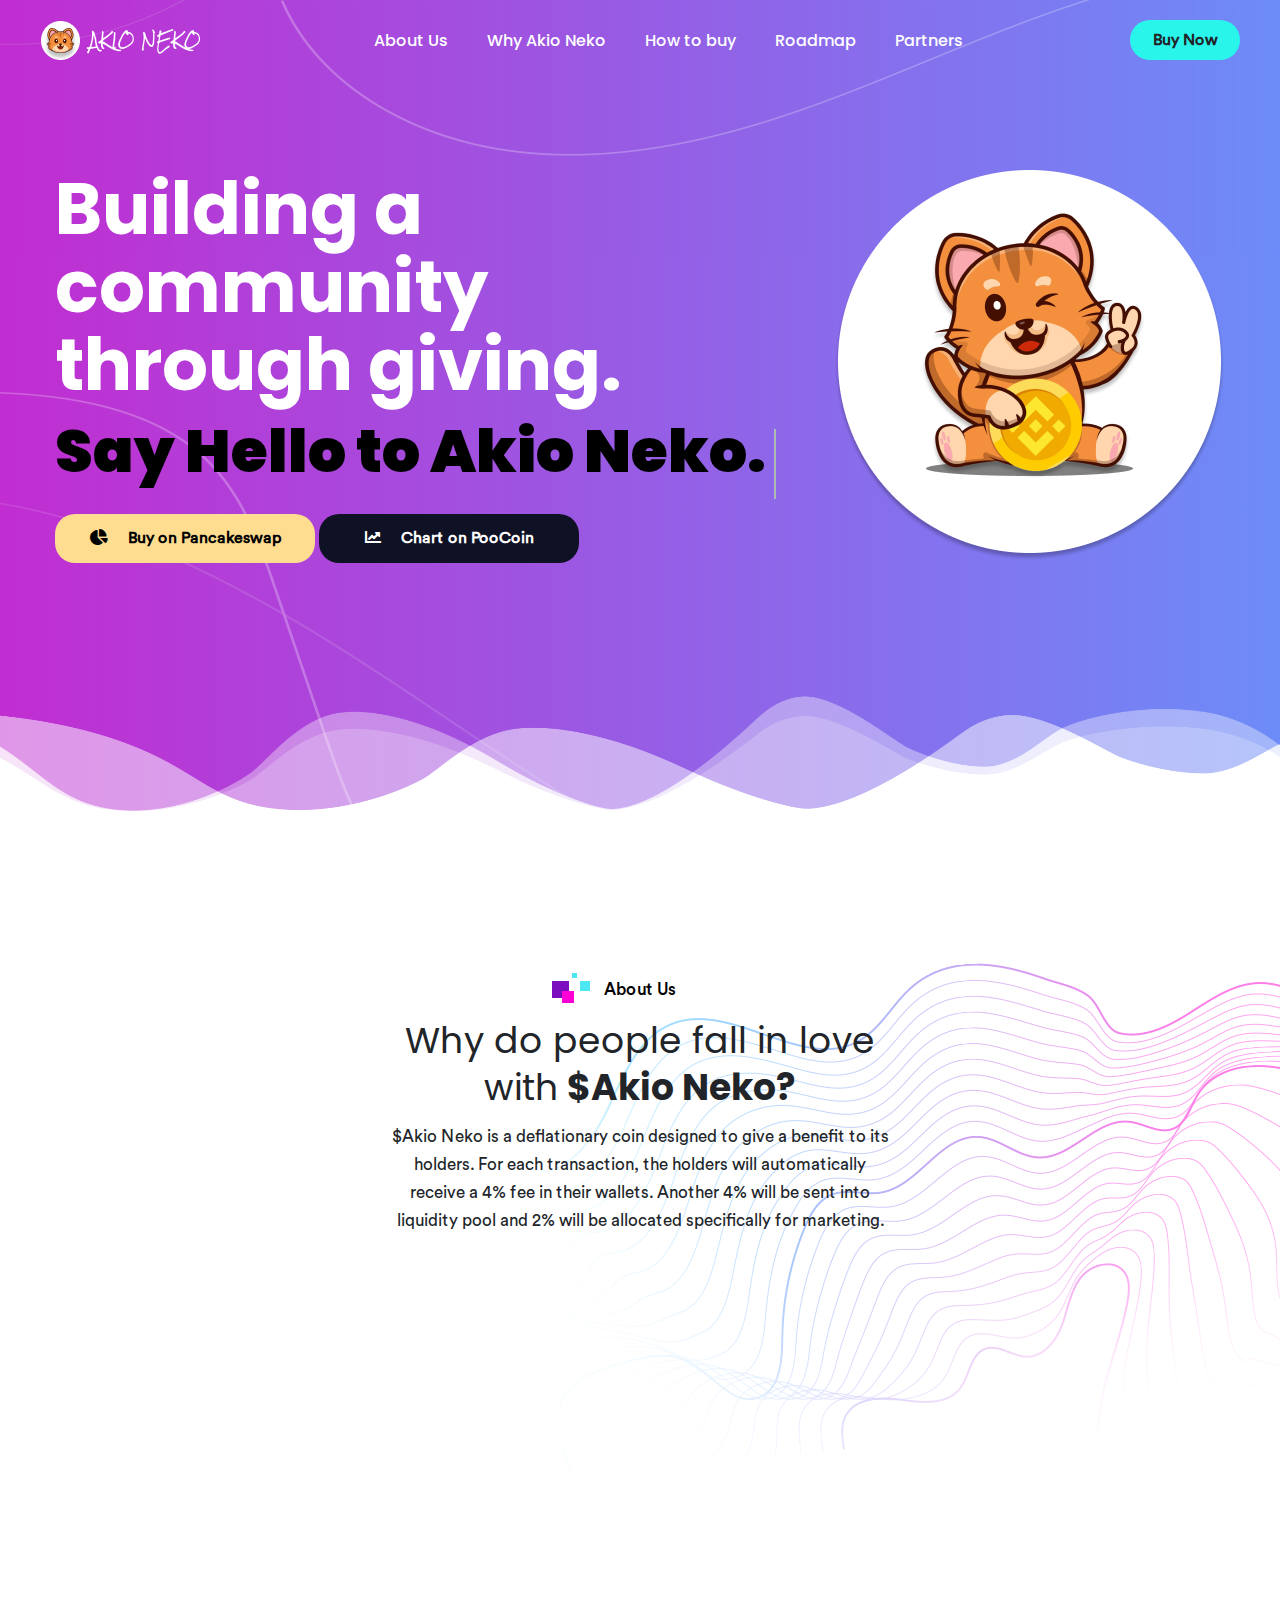
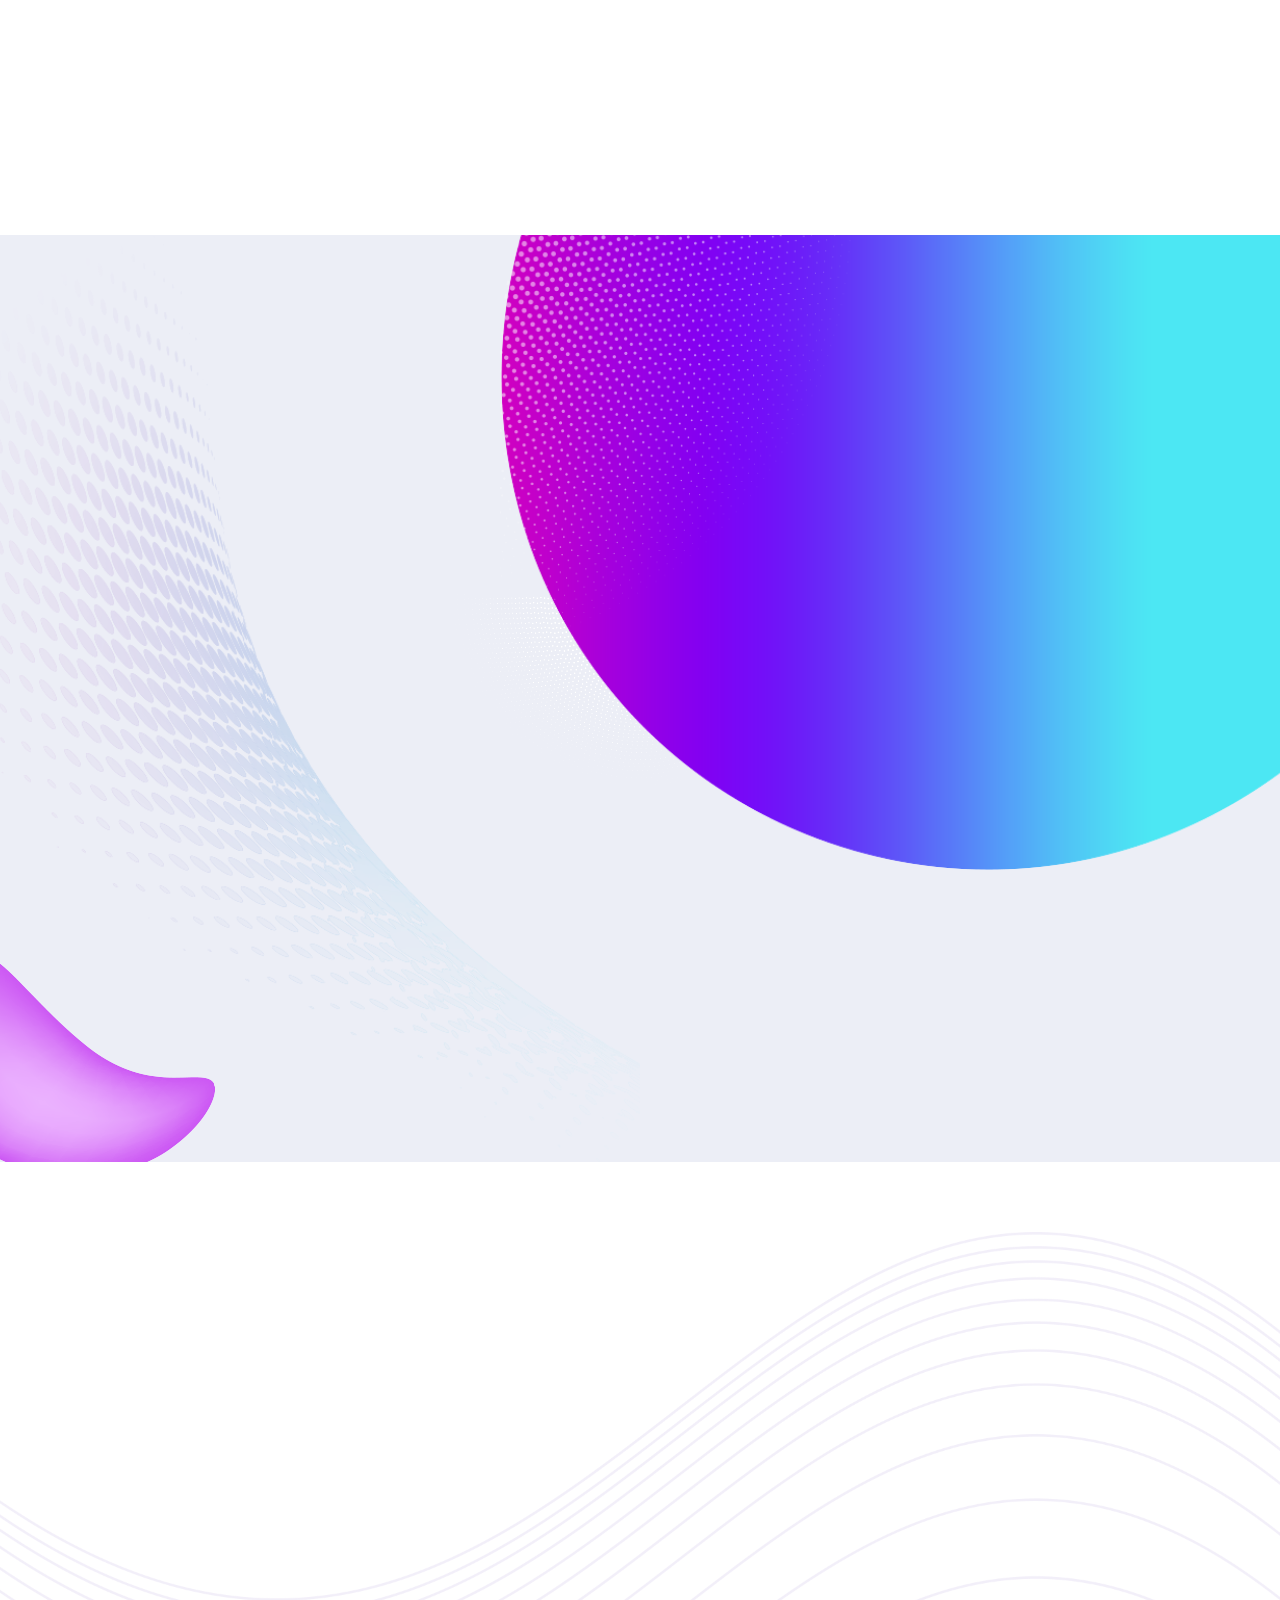
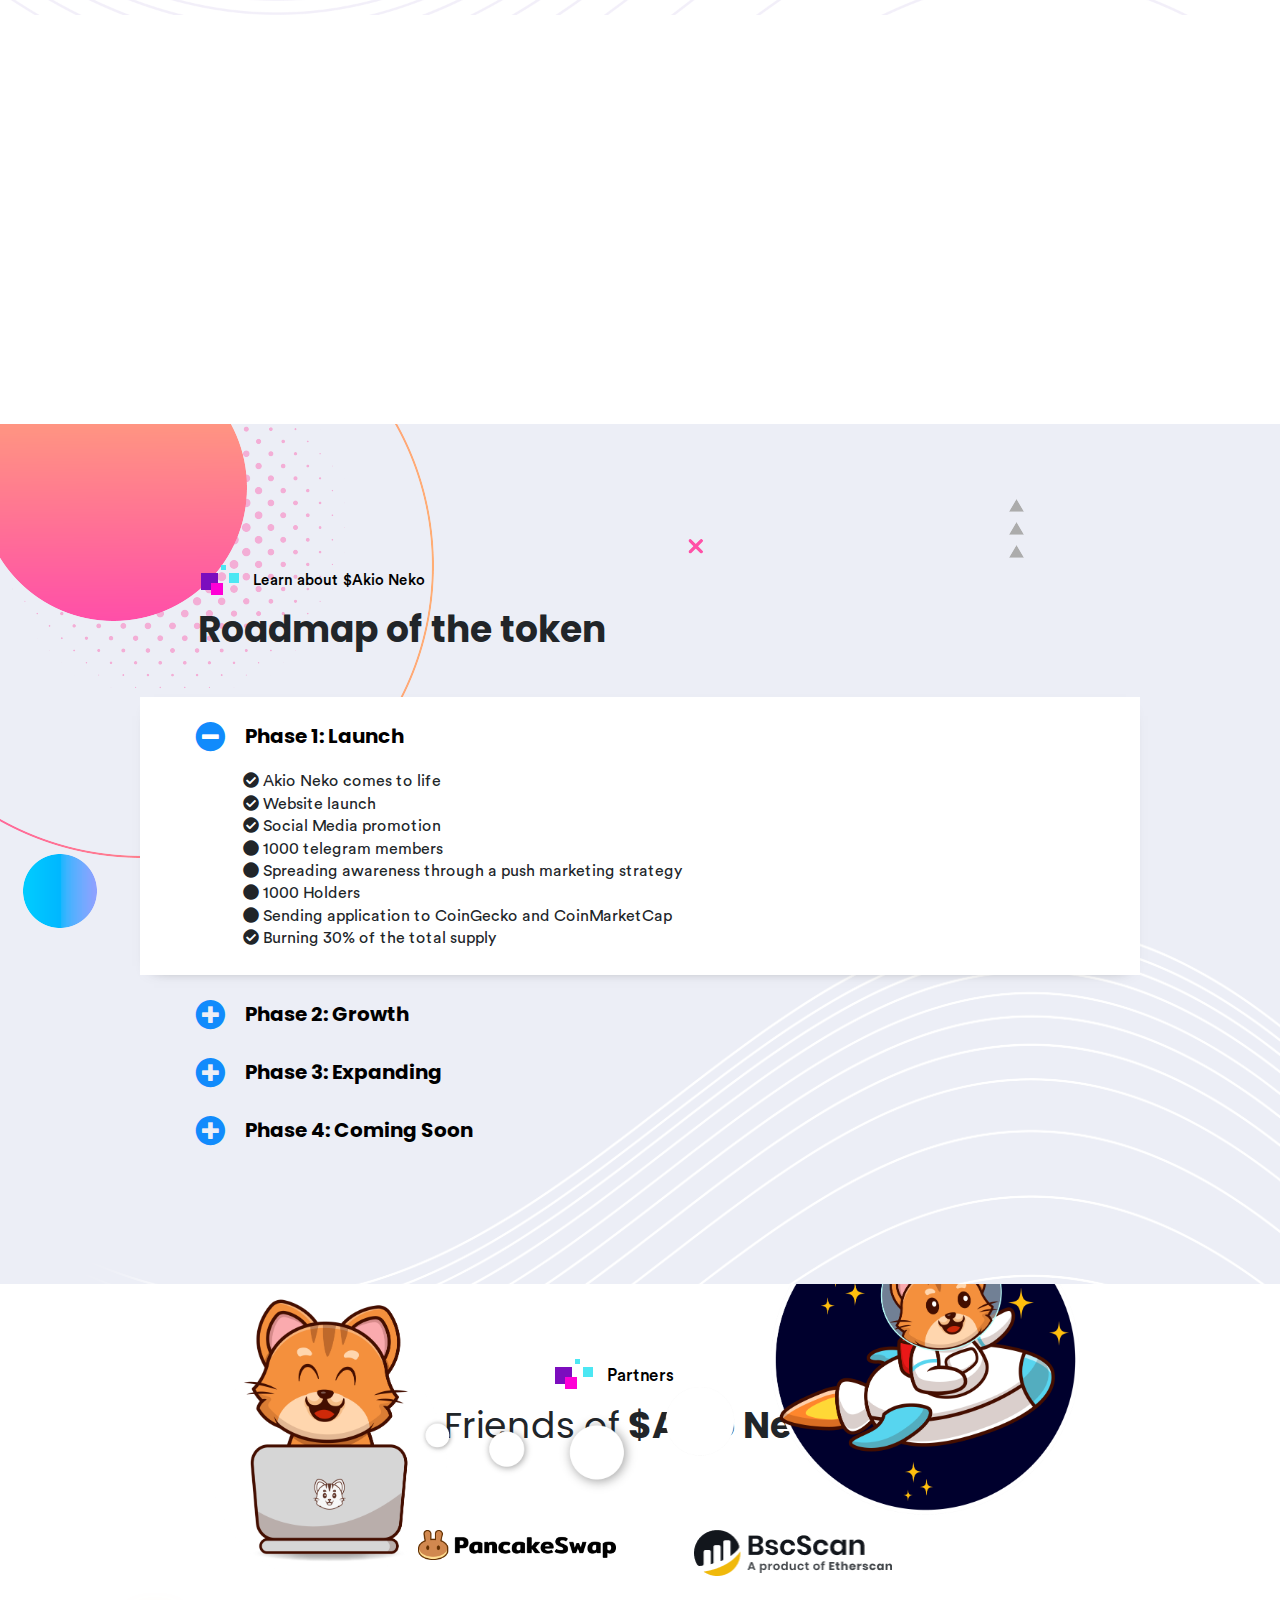
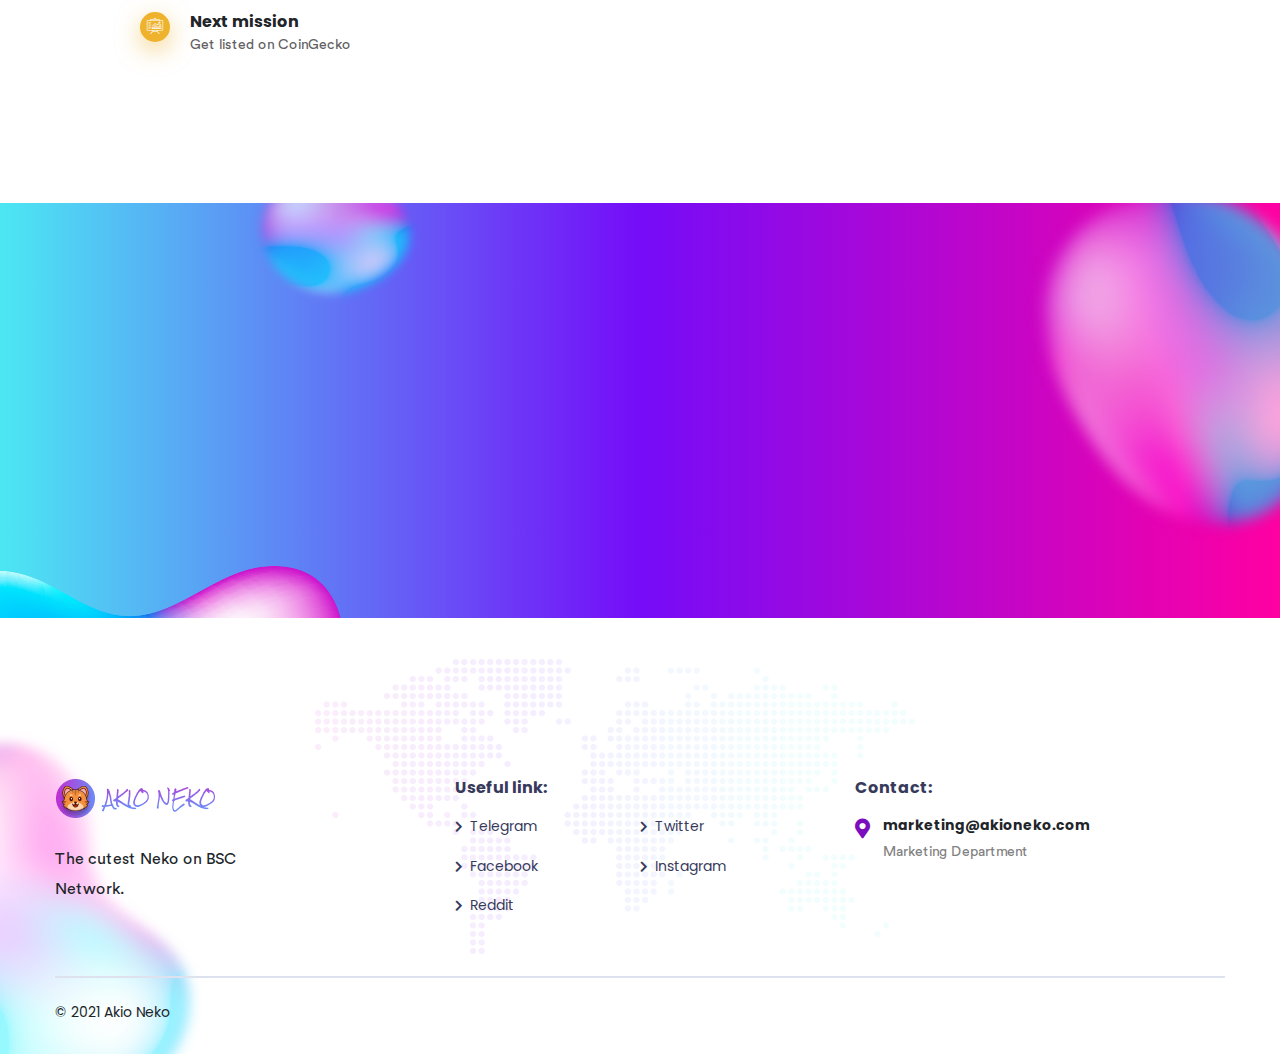
==== index.html @ 8357bc97 "update 0.7.4: update total marketcap" ====
<!DOCTYPE html>
<html lang="en">

<head>
    <meta charset="UTF-8">
    <title>We're not Inu, we're Neko. Akio Neko.</title>
    <!-- Metatag -->
    <meta name="viewport" content="width=device-width, initial-scale=1">
    <meta name="description" content="We love BSC and kittens. That’s why we combined those interests and formed the Akio Neko community. ">
    <meta name="keywords" content="Akio neko, kitten, deflationary token, cryptocurrency, neko, cat">
    <meta name="author" content="Akio Neko">
    <meta name="viewport" content="width=device-width, initial-scale=1.0">

    <meta property="og:title" content="We're not Inu, we're Neko. Akio Neko.">
    <meta property="og:description" content="We love BSC and kittens. That’s why we combined those interests and formed the Akio Neko community. ">
    <meta property="og:image" content="http://euro-travel-example.com/thumbnail.jpg">

    <meta name="twitter:title" content="We're not Inu, we're Neko. Akio Neko.">
    <meta name="twitter:description" content="We love BSC and kittens. That’s why we combined those interests and formed the Akio Neko community.">
    <meta name="twitter:image" content=" http://euro-travel-example.com/thumbnail.jpg">
    <meta name="twitter:card" content="summary_large_image">

    <link rel="shortcut icon" href="assets/img/meta/favicon.ico" type="image/x-icon">
    <link rel="icon" href="assets/img/meta/favicon.ico" type="image/x-icon">
    <link rel="stylesheet" href="assets/css/bootstrap.min.css">
    <link rel="stylesheet" href="assets/css/animate.css">
    <link rel="stylesheet" href="assets/css/newfont.css">
    <link rel="stylesheet" href="assets/css/owl.carousel.css">
    <link rel="stylesheet" href="assets/css/fontawesome-all.css">
    <link rel="stylesheet" href="assets/css/swiper.css">
    <link rel="stylesheet" href="assets/css/jquery.bxslider.min.css">
    <link rel="stylesheet" href="assets/css/jquery.mCustomScrollbar.min.css">
    <link rel="stylesheet" href="assets/css/odometer-theme-default.css">
    <link rel="stylesheet" href="assets/css/flaticon.css">
    <link rel="stylesheet" href="assets/css/flaticon2.css">
    <link rel="stylesheet" href="assets/css/style.css">
    <link rel="stylesheet" href="assets/css/custom.css">
</head>

<body class="app-eight-home" data-spy="scroll" data-target=".navigation-eight" data-offset="50">
    <!-- preloader - start -->
    <div id="preloader" class="ei-preloader"></div>
    <div class="ei-up">
        <a href="#" id="scrollup" class="ei-scrollup text-center"><i class="fas fa-angle-up"></i></a>
    </div>
    <!-- Start of header section
        ============================================= -->
    <header id="header-eight" class="main-header-eight">
        <div class="appheader-content">
            <div class="site-logo float-left">
                <a href="#eight-banner"><img src="assets/img/logo/akioNekoLogo.png" alt=""></a>
            </div>
            <nav class="navigation-eight ul-li">
                <ul>
                    <li><a class="nav-link" href="#about-us">About Us</a></li>
                    <li><a class="nav-link" href="#why-akio">Why Akio Neko</a></li>
                    <li><a class="nav-link" href="#how-to-buy">How to buy</a></li>
                    <li><a class="nav-link" href="#roadmap">Roadmap</a></li>
                    <li><a class="nav-link" href="#partners">Partners</a></li>
                </ul>
            </nav>
            <div class="sign-up-btn-eight text-center float-right clearfix mobile-hide">
                <a target="_blank" href="https://exchange.pancakeswap.finance/#/swap?inputCurrency=0xDE3E537B2661bB47a3f928800B1C12acD4bb50B6">Buy Now</a>
            </div>
        </div>
        <!-- /desktop-menu -->
        <div class="appi-ei-mobile_menu relative-position">
            <div class="appi-ei-mobile_menu_button appi-ei-open_mobile_menu">
                <a target="_blank" class="btn btn-buy-now" href="https://exchange.pancakeswap.finance/#/swap?inputCurrency=0xDE3E537B2661bB47a3f928800B1C12acD4bb50B6">Buy Now</a>
            </div>
        </div>
        <!-- /mobile-menu -->
    </header>
    <!-- End of header section
        ============================================= -->


    <!-- Start of Banner section
        ============================================= -->
    <section id="eight-banner" class="eight-banner-section position-relative">
        <div class="container">
            <div class="row">
                <div class="col-lg-12">
                    <div class="eight-banner-content">
                        <div class="banner-content-box appeight-headline pera-content">
                            <h1 class="cd-headline clip is-full-width">
                                Building a community through giving.<br>
                                <span class="cd-words-wrapper mtm">
                                        <b class="is-visible">Say Hello to Akio Neko.</b>
                                        <b>Your favourite token</b>
                                        <b>on BSC Network.</b>
                                    </span>
                            </h1>
                            <div class="section-button">
                                <a class="btn btn-buy" target="_blank" href="https://exchange.pancakeswap.finance/#/swap?inputCurrency=0xDE3E537B2661bB47a3f928800B1C12acD4bb50B6"><i class="fas fa-chart-pie pr-3"></i> Buy on Pancakeswap</a>
                                <a class="btn btn-chart" target="_blank" href="https://poocoin.app/tokens/0xde3e537b2661bb47a3f928800b1c12acd4bb50b6"><i class="fas fa-chart-line pr-3"></i> Chart on PooCoin</a>
                            </div>
                        </div>
                        <div class="ei-banner-mbl-mockup wow fadeInRight floating" data-wow-delay="600ms" data-wow-duration="1500ms">
                            <img src="assets/img/cuteme/akioNekoCute.png" alt="">
                        </div>
                    </div>
                </div>
            </div>
        </div>
        <div class="waveWrapper waveAnimation">
            <div class="waveWrapperInner bgTop">
                <div class="wave waveTop" style="background-image: url('assets/img/shape/b-shapeup.png')"></div>
            </div>
            <div class="waveWrapperInner bgMiddle">
                <div class="wave waveMiddle" style="background-image: url('assets/img/shape/b-shapemiddle.png')"></div>
            </div>
            <div class="waveWrapperInner bgBottom">
                <div class="wave waveBottom" style="background-image: url('assets/img/shape/b-shapemiddle.png')"></div>
            </div>
        </div>
    </section>
    <!-- End of Banner section
        ============================================= -->

    <!-- Start of Featured  section
        ============================================= -->
    <section id="about-us" class="feature-eight-section position-relative">
        <div class="container">
            <div class="eight-section-title appeight-headline pera-content text-center">
                <span class="eg-title-tag">
                        About Us <i class="square-shape"><i></i><i></i> <i></i> <i></i> </i>
                    </span>
                <h2><span>Why do people fall in love with</span> $Akio Neko?</h2>
                <p>$Akio Neko is a deflationary coin designed to give a benefit to its holders. For each transaction, the holders will automatically receive a 4% fee in their wallets. Another 4% will be sent into liquidity pool and 2% will be allocated specifically
                    for marketing.</p>
            </div>
            <!-- /title -->

            <div class="eight-feature-content">
                <div class="row justify-content-md-center">
                    <div class="col-lg-3 col-md-6  wow fadeFromUp" data-wow-delay="0ms" data-wow-duration="1500ms">
                        <div class="eight-feature-box text-center position-relative">
                            <div class="feature-icon8 position-relative">
                                <i class="flaticon-team"></i>
                                <span class="ei-icon-bg"></span>
                            </div>
                            <div class="feature-text8 appeight-headline pera-content">
                                <h3>Holders</h3>
                                <p>We have more than 58 holders with USD8,452 marketcap. 4% of each transaction is redistributed to token holders.</p>
                            </div>
                            <div class="ei-feature-more">
                                <a target="_blank" href="https://bscscan.com/token/0xDE3E537B2661bB47a3f928800B1C12acD4bb50B6#balances"><i class="fas fa-search"></i></a>
                            </div>
                        </div>
                    </div>
                    <div class="col-lg-3 col-md-6 wow fadeFromUp" data-wow-delay="300ms" data-wow-duration="1500ms">
                        <div class="eight-feature-box text-center position-relative">
                            <div class="feature-icon8 position-relative">
                                <i class="flaticon-ethereum"></i>
                                <span class="ei-icon-bg"></span>
                            </div>
                            <div class="feature-text8 appeight-headline pera-content">
                                <h3>Verified Code</h3>
                                <p> We validate the source code of the Akio Neko smart contract. Now our code is publicly verified, and you can view it on BSCScan.</p>
                            </div>
                            <div class="ei-feature-more">
                                <a target="_blank" href="https://bscscan.com/address/0xDE3E537B2661bB47a3f928800B1C12acD4bb50B6"><i class="fas fa-search"></i></a>
                            </div>
                        </div>
                    </div>
                    <div class="col-lg-3 col-md-6 wow fadeFromUp" data-wow-delay="900ms" data-wow-duration="1500ms">
                        <div class="eight-feature-box text-center position-relative">
                            <div class="feature-icon8 position-relative">
                                <i class="flaticon-safe-box"></i>
                                <span class="ei-icon-bg"></span>
                            </div>
                            <div class="feature-text8 appeight-headline pera-content">
                                <h3>LP-Locked</h3>
                                <p>The liquidity pool is locked for 6 months to ensure that the funds you hold are safe. LP is locked on DXSale. <br><br> </p>
                            </div>
                            <div class="ei-feature-more">
                                <a target="_blank" href="https://dxsale.app/app/v2_9/dxlockview?id=0&add=0x705E3a6F93174BA749301313844576c3713Dd572&type=lplock&chain=BSC"><i class="fas fa-search"></i></a>
                            </div>
                        </div>
                    </div>
                    <div class="col-lg-3 col-md-6 wow fadeFromUp" data-wow-delay="1200ms" data-wow-duration="1500ms">
                        <div class="eight-feature-box text-center position-relative">
                            <div class="feature-icon8 position-relative">
                                <i class="flaticon-unlock"></i>
                                <span class="ei-icon-bg"></span>
                            </div>
                            <div class="feature-text8 appeight-headline pera-content">
                                <h3>Renounce Ownership</h3>
                                <p>We have renounced the ownership of the token. Now you don’t need to be worried about rug pulls anymore. </p>
                            </div>
                            <div class="ei-feature-more">
                                <a target="_blank" href="https://bscscan.com/tx/0xf186f50cb851f198e172d94dcf862f8e38605ca18c45fd209b9d4d787fabf678"><i class="fas fa-search"></i></a>
                            </div>
                        </div>
                    </div>
                </div>
            </div>
        </div>
        <div class="ei-feature-shape"><img src="assets/img/shape/f-shape1.png" alt=""></div>
    </section>
    <!-- End of Featured section
        ============================================= -->

    <!-- Start of service  section
        ============================================= -->
    <section id="why-akio" class="eight-service-section position-relative">
        <div class="container">
            <div class="eight-service-slide   clearfix wow fadeFromLeft" data-wow-delay="300ms" data-wow-duration="1500ms">
                <div class="ei-service-slide-btn ul-li-block clearfix">
                    <div class="banner-pager clearfix" id="banner-pager">
                        <a class="pager" data-slide-index="0">
                            <div class="ei-service-icon-text text-right appeight-headline pera-content">
                                <div class="ei-service-icon float-right text-center">
                                    <i class="flaticon-network"></i>
                                </div>
                                <div class="ei-service-text">
                                    <h3>Community-Powered</h3>
                                    <p>We welcome and embrace diverse perspectives to create $Akio Neko into the greatest community in crypto space.</p>
                                </div>
                            </div>
                        </a>

                        <a class="pager" data-slide-index="1">
                            <div class="ei-service-icon-text text-right appeight-headline pera-content">
                                <div class="ei-service-icon float-right text-center">
                                    <i class="flaticon-social-media"></i>
                                </div>
                                <div class="ei-service-text">
                                    <h3>Special allocation for marketing</h3>
                                    <p>A special budget that is 2% of the entire transaction fees will be reused for charity & marketing. Marketing will continue till we achieve success.</p>
                                </div>
                            </div>
                        </a>

                        <a class="pager" data-slide-index="2">
                            <div class="ei-service-icon-text text-right appeight-headline pera-content">
                                <div class="ei-service-icon float-right text-center">
                                    <i class="flaticon-networking"></i>
                                </div>
                                <div class="ei-service-text">
                                    <h3>Transparent Team</h3>
                                    <p>We strongly believe that honesty is the key to success. And so, as a responsible team of Akio Neko, we assure that we will always be transparent with you.</p>
                                </div>
                            </div>
                        </a>
                    </div>
                </div>
            </div>
            <div class="eight-service-text position-relative appeight-headline wow fadeFromRight" data-wow-delay="300ms" data-wow-duration="1500ms">

                <!-- TODO: Update picture on third section-->
                <div class="ei-service-slide-mbl">
                    <img src="assets/img/cuteme/friends.png" alt="">

                </div>
                <h2>Why you should pick us?</h2>

            </div>
        </div>
        <div class="s-shape-bg1" data-parallax='{"x" : -70}'><img src="assets/img/shape/s-shape3.png" alt=""></div>
        <div class="s-shape-bg2 text-center"><img src="assets/img/shape/s-shape4.png" alt=""></div>
    </section>
    <!-- End of service  section
        ============================================= -->


    <!-- Start of Fun fact   section
        ============================================= -->
    <section id="how-to-buy" class="eg-fun-fact-section position-relative">

    </section>
    <!-- End of Fun fact  section
        ============================================= -->

    <!-- Start of How work  section
        ============================================= -->
    <section class="eg-how-work-section position-relative">
        <div class="how-work-bg-shape position-absolute"><img src="assets/img/shape/hws.png" alt=""></div>
        <div class="container">
            <div class="row">
                <div class="col-lg-7">
                    <div class="ei-how-work-content-item wow fadeFromUp" data-wow-delay="300ms" data-wow-duration="1500ms">
                        <div class="eight-section-title appeight-headline pera-content text-left">
                            <span class="eg-title-tag">
                                How to buy $Akio Neko using Metamask?<i class="square-shape"><i></i><i></i><i></i><i></i></i>
                                </span>
                            <h2><span>Buy $Akio Neko with</span> a simple steps!
                            </h2>
                        </div>
                        <!-- /title -->
                        <div id="how-workscrollbar" class="how-work-scroller">
                            <div class="eg-how-work-content">
                                <div class="eg-how-work-icon-text position-relative">
                                    <span class="scroller-no">1</span>
                                    <div class="eg-how-work-icon float-left text-center">
                                        <i class="flaticon-fox-head"></i>
                                    </div>
                                    <div class="eg-how-work-text appeight-headline pera-content">
                                        <h3>Install Metamask</h3>
                                        <p>First and foremost, you have to install the Metamask.io extension on Google Chrome or on your mobile device. Make sure to add Binance Smart Chain to your network.</p>
                                    </div>
                                </div>
                                <div class="eg-how-work-icon-text position-relative">
                                    <span class="scroller-no">2</span>
                                    <div class="eg-how-work-icon float-left text-center">
                                        <i class="flaticon-binance"></i>
                                    </div>
                                    <div class="eg-how-work-text appeight-headline pera-content">
                                        <h3>Buy BNB</h3>
                                        <p>Purchase BNB from a CEX such as Binance or Coinbase. Then, using your Binance Smart Chain, transfer your BNB to your Metamask wallet address.</p>
                                    </div>
                                </div>
                                <div class="eg-how-work-icon-text position-relative">
                                    <span class="scroller-no">3</span>
                                    <div class="eg-how-work-icon float-left text-center">
                                        <i class="flaticon-coin"></i>
                                    </div>
                                    <div class="eg-how-work-text appeight-headline pera-content">
                                        <h3>Visit Pancakeswap</h3>
                                        <p>You then need to open the Pancakeswap website and link your Metamask wallet to it. Once this is done, you can start swapping tokens by selecting "exchange" from the menu.</p>
                                    </div>
                                </div>
                                <div class="eg-how-work-icon-text position-relative">
                                    <span class="scroller-no">4</span>
                                    <div class="eg-how-work-icon float-left text-center">
                                        <i class="flaticon-bitcoin"></i>
                                    </div>
                                    <div class="eg-how-work-text appeight-headline pera-content">
                                        <h3>Swap your token</h3>
                                        <p>You will have to select a BNB / AkioNeko swap pair, and please ensure that you obtain the contract from Akio Neko's official website. After that, set the slippage to 12% and enter the amount of $BNB that you would
                                            like to swap.</p>
                                    </div>
                                </div>
                                <div class="eg-how-work-icon-text position-relative">
                                    <span class="scroller-no">5</span>
                                    <div class="eg-how-work-icon float-left text-center">
                                        <i class="flaticon-happy"></i>
                                    </div>
                                    <div class="eg-how-work-text appeight-headline pera-content">
                                        <h3>Hello Akio Neko</h3>
                                        <p>Done. Welcome to Akio Neko. You are now part of the family. Meow.</p>
                                    </div>
                                </div>
                            </div>
                        </div>
                    </div>
                </div>
                <div class="col-lg-5">
                    <div class="how-work-mockup position-relative wow fadeFromUp" data-wow-delay="600ms" data-wow-duration="1500ms">
                        <div class="hw-mockup-img">
                            <!-- <img src="assets/img/mockup/hw.gif" alt=""> -->
                            <img src="assets/img/cuteme/Group 8.png" alt="">
                        </div>
                        <div class="hw-shape1 position-absolute" data-parallax='{"x" : 40}'><img src="assets/img/shape/fc1.png" alt=""></div>
                        <div class="hw-shape2 position-absolute" data-parallax='{"x" : -30}'><img src="assets/img/shape/fc2.png" alt=""></div>
                    </div>
                </div>
            </div>
        </div>
    </section>
    <!-- End  of How work  section
        ============================================= -->




    <!-- Start of Faq section
        ============================================= -->
    <section id="roadmap" class="ei-faq-section position-relative">
        <div class="container">
            <div class="row">
                <div class="col-md-12">
                    <div class="ei-faq-content">
                        <div class="ei-title-faq pera-content">
                            <div class="row">
                                <div class="col-md-6">
                                    <div class="eight-section-title appeight-headline pera-content text-left">
                                        <span class="eg-title-tag">
                                                Learn about $Akio Neko<i class="square-shape"><i></i><i></i> <i></i><i></i></i>
                                            </span>
                                        <h2>Roadmap of the token
                                            <span></span></h2>
                                    </div>
                                </div>
                                <!-- <div class="col-md-6">
                                    <p>As a SAAS web crawler expert, I help organizations to the expanding significance of internet promoting.</p>
                                </div> -->
                            </div>
                        </div>
                        <!-- /title -->
                        <div class="ei-faq-queans">
                            <div class="accordion" id="accordionExample">
                                <div class="ei-faq faq_bg">
                                    <div class="ei-faq-header" id="headingOne">
                                        <button class="" data-toggle="collapse" data-target="#collapseOne" aria-controls="collapseOne">
                                                    Phase 1: Launch
                                                </button>
                                    </div>
                                    <div id="collapseOne" class="collapse show" data-parent="#accordionExample">
                                        <div class="ei-faq-body">
                                            <div class="pl-5"><i class="fas fa-check-circle"></i> Akio Neko comes to life<br></div>
                                            <div class="pl-5"><i class="fas fa-check-circle"></i> Website launch <br></div>
                                            <div class="pl-5"><i class="fas fa-check-circle"></i> Social Media promotion <br></div>
                                            <div class="pl-5"><i class="fas fa-circle"></i> 1000 telegram members <br></div>
                                            <div class="pl-5"><i class="fas fa-circle"></i> Spreading awareness through a push marketing strategy <br></div>
                                            <div class="pl-5"><i class="fas fa-circle"></i> 1000 Holders <br></div>
                                            <div class="pl-5"><i class="fas fa-circle"></i> Sending application to CoinGecko and CoinMarketCap<br></div>
                                            <div class="pl-5"><i class="fas fa-check-circle"></i> Burning 30% of the total supply</div>
                                        </div>
                                    </div>
                                </div>
                                <div class="ei-faq">
                                    <div class="ei-faq-header" id="headingtwo">
                                        <button class="collapsed" data-toggle="collapse" data-target="#collapsetwo" aria-controls="collapsetwo">
                                                    Phase 2: Growth
                                                </button>
                                    </div>
                                    <div id="collapsetwo" class="collapse" data-parent="#accordionExample">
                                        <div class="ei-faq-body">
                                            <div class="pl-5"><i class="fas fa-circle"></i> Stage 2 of the push marketing strategy <br></div>
                                            <div class="pl-5"><i class="fas fa-circle"></i> CoinGecko listing <br></div>
                                            <div class="pl-5"><i class="fas fa-circle"></i> CoinMarketCap listing <br></div>
                                            <div class="pl-5"><i class="fas fa-circle"></i> 3,000 telegram members <br></div>
                                            <div class="pl-5"><i class="fas fa-circle"></i> 5,000 holders <br></div>
                                            <div class="pl-5"><i class="fas fa-circle"></i> Third-party auditing<br></div>
                                            <div class="pl-5"><i class="fas fa-circle"></i> WhitePaper Release <br></div>
                                            <div class="pl-5"><i class="fas fa-circle"></i> Meme contest <br></div>
                                            <div class="pl-5"><i class="fas fa-circle"></i> First donation</div>
                                        </div>
                                    </div>
                                </div>
                                <div class="ei-faq">
                                    <div class="ei-faq-header" id="headingthree">
                                        <button class="collapsed" data-toggle="collapse" data-target="#collapsethree" aria-controls="collapsethree">
                                                    Phase 3: Expanding
                                                </button>
                                    </div>
                                    <div id="collapsethree" class="collapse" data-parent="#accordionExample">
                                        <div class="ei-faq-body">
                                            <div class="pl-5"><i class="fas fa-circle"></i> 5,000 Telegram members <br></div>
                                            <div class="pl-5"><i class="fas fa-circle"></i> 10,000 holders <br> </div>
                                            <div class="pl-5"><i class="fas fa-circle"></i> First charity Partners <br> </div>
                                            <div class="pl-5"><i class="fas fa-circle"></i> Photos Contest <br> </div>
                                            <div class="pl-5"><i class="fas fa-circle"></i> Official Merchandise <br> </div>
                                            <div class="pl-5"><i class="fas fa-circle"></i> Influencer marketing to improve awareness<br></div>
                                            <div class="pl-5"><i class="fas fa-circle"></i> Being listed in major exchange<br></div>
                                        </div>
                                    </div>
                                </div>
                                <div class="ei-faq">
                                    <div class="ei-faq-header" id="headingfour">
                                        <button class="collapsed" data-toggle="collapse" data-target="#collapsefour" aria-controls="collapsefour">
                                                    Phase 4: Coming Soon
                                                </button>
                                    </div>
                                    <div id="collapsefour" class="collapse" data-parent="#accordionExample">
                                        <div class="ei-faq-body">
                                            <div class="pl-5"><i class="fas fa-circle"></i> Marketing Partnership <br></div>
                                            <div class="pl-5"><i class="fas fa-circle"></i> Listing on more CEX <br></div>
                                            <div class="pl-5"><i class="fas fa-circle"></i> 50,000 holders <br></div>
                                            <div class="pl-5"><i class="fas fa-circle"></i> Website Redesign <br></div>
                                            <div class="pl-5"><i class="fas fa-circle"></i> Upcoming projects <br></div>
                                            <div class="pl-5"><i class="fas fa-circle"></i> Update roadmap</div>
                                        </div>
                                    </div>
                                </div>
                            </div>
                        </div>
                    </div>
                </div>
            </div>
        </div>
        <span class="ei-faq-shape fq-shape-style1" data-parallax='{"x" : 50}'><img src="assets/img/shape/fq-shape1.png" alt=""></span>
        <span class="ei-faq-shape fq-shape-style2"><img src="assets/img/shape/fq-shape2.png" alt=""></span>
        <span class="ei-faq-shape fq-shape-style3"><img src="assets/img/shape/fq-shape3.png" alt=""></span>
        <span class="ei-faq-shape fq-shape-style4" data-parallax='{"y" : 60}'><img src="assets/img/shape/fq-shape4.png" alt=""></span>
        <span class="ei-faq-shape fq-shape-style5"><img src="assets/img/shape/fq-shape5.png" alt=""></span>
        <span class="ei-faq-shape fq-shape-style6"><img src="assets/img/shape/fq-shape6.png" alt=""></span>
        <span class="ei-faq-shape fq-shape-style8"><img src="assets/img/shape/fq-shape8.png" alt=""></span>
        <span class="ei-faq-shape fq-shape-style7"><img src="assets/img/shape/fq-shape7.png" alt=""><img src="assets/img/shape/fq-shape7.png" alt="">
                    <img src="assets/img/shape/fq-shape7.png" alt=""></span>
    </section>
    <!-- End of Faq section
        ============================================= -->

    <!-- Start of Partner  section
        ============================================= -->
    <section id="partners" class="ei-partner-section">
        <div class="container">
            <div class="eight-section-title appeight-headline pera-content text-center">
                <span class="eg-title-tag">
                        Partners <i class="square-shape"><i></i><i></i> <i></i> <i></i> </i>
                    </span>
                <h2><span>Friends of</span> $Akio Neko</h2>
            </div>
            <br><br>
            <br>
            <div class="ei-partner-content">
                <div id="ei-partner-slide" class="partner-slide-area owl-carousel">
                    <!-- <div class="partner-img">
                        <img src="assets/img/partner/coingecko.png" alt="">
                    </div> -->
                    <!-- <div class="partner-img">
                        <img src="assets/img/partner/coinmarketcap.png" alt="">
                    </div> -->
                    <div class="partner-img">
                        <!-- <img src="assets/img/partner/pancakeswap.png" alt=""> -->
                    </div>
                    <div class="partner-img">
                        <!-- <img src="assets/img/partner/bscscan.png" alt=""> -->
                    </div>
                    <div class="partner-img">
                        <img src="assets/img/partner/pancakeswap.png" alt="">
                    </div>
                    <div class="partner-img">
                        <img src="assets/img/partner/bscscan.png" alt="">
                    </div>
                </div>
                <div class="ei-partner-text appeight-headline pera-content">
                    <div class="ei-partner-icon text-center float-left">
                        <i class="flaticon-analytics"></i>
                    </div>
                    <h4>Next mission</h4>
                    <p>Get listed on CoinGecko</p>
                </div>
                <br><br><br>
            </div>
        </div>
    </section>
    <!-- End  of Partner  section
        ============================================= -->

    <!-- Start of Newslatter  section
        ============================================= -->
    <section id="ei-newslatter" class="ei-newslatter-section position-relative">
        <div class="ei-newslatter-box position-relative box-margin">
            <div class="container">
                <div class="row">
                    <div class="col-md-12">
                        <!-- TODO: Fix footer area -->
                        <div class="ei-newslatter-contnet appeight-headline pera-content form-height" style="visibility: hidden;">
                            <h3>Subscribe to our <span>newsletter!</span></h3>
                            <div class="ei-newslatter-form position-relative">
                                <form action="#">
                                    <input class="email" name="email" type="email" placeholder="Enter your email address">
                                    <div class="nws-button position-absolute text-capitalize">
                                        <button class="hover-btn" type="submit" value="Submit"> Subscribe Now</button>
                                    </div>
                                    <p>* Your mail address will be fully secure . We don’t share!</p>
                                </form>
                            </div>
                        </div>
                    </div>
                </div>
            </div>
            <div class="ei-news-vector1 position-absolute"><img src="assets/img/shape/n-shape1.png" alt=""></div>
            <div class="ei-news-vector2 position-absolute"><img src="assets/img/shape/n-shape2.png" alt=""></div>
            <div class="ei-news-vector3 position-absolute" data-parallax='{"x" : 50}'><img src="assets/img/shape/n-shape3.png" alt=""></div>
        </div>
        <div class="ei-newslatter-mockup">
            <img src="assets/img/cuteme/dreams.png" alt="">
        </div>
        <div class="mobile-show">
            <img src="assets/img/cuteme/dreams.png" alt="">
        </div>

    </section>
    <!-- End of Newslatter  section
        ============================================= -->

    <!-- Start of Footer  section
        ============================================= -->
    <section id="ei-footer" class="ei-footer-section position-relative">
        <div class="container">
            <div class="row">
                <div class="col-lg-4">
                    <div class="ei-footer-widget pera-content appeight-headline">
                        <div class="ei-footer-logo">
                            <img src="assets/img/logo/akioNekoLogoColor.png" alt="">
                        </div>
                        <p>
                            The cutest Neko on BSC Network.
                        </p>
                    </div>
                </div>
                <div class="col-lg-4">
                    <div class="ei-footer-widget appeight-headline ul-li-block">
                        <h3 class="ei-widget-title">Useful link:</h3>
                        <ul>
                            <li><a href="https://t.me/AkioNekoBSC">Telegram</a></li>
                            <li><a href="https://twitter.com/AkioNekoBSC">Twitter</a></li>
                            <li><a href="https://www.facebook.com/Akio-Neko-103456025358000">Facebook</a></li>
                            <li><a href="https://www.instagram.com/akionekobsc/">Instagram</a></li>
                            <li><a href="https://www.reddit.com/r/AkioNekoBSC/">Reddit</a></li>
                        </ul>
                    </div>
                </div>
                <div class="col-lg-4">
                    <div class="ei-footer-widget appeight-headline  ul-li-block">
                        <h3 class="ei-widget-title">Contact:</h3>
                        <h4>
                            <i class="fas fa-map-marker-alt"></i> marketing@akioneko.com
                            <span>Marketing Department</span>
                        </h4>
                    </div>
                </div>
            </div>
        </div>
        <div class="ei-footer-copyright">
            <div class="container">
                <div class="ei-footer-copyright-content">
                    <div class="row">
                        <div class="col-md-4">
                            <div class="ei-copyright-text">
                                <p>© 2021 <a href="#">Akio Neko</a></p>
                            </div>
                        </div>
                        <div class="col-md-8">
                            <div class="ei-copyright-menu">
                            </div>
                        </div>
                    </div>
                </div>
            </div>
        </div>
        <div class="ei-footer-shape1 position-absolute" data-parallax='{"x" : 60}'><img src="assets/img/ashape/fo-shape1.png" alt=""></div>
        <div class="ei-footer-shape2 position-absolute" data-parallax='{"y" : 60}'><img src="assets/img/shape/fo-shape2.png" alt=""></div>
        <div class="ei-footer-shape3 position-absolute"><img src="assets/img/shape/eimap.png" alt=""></div>
    </section>
    <!-- End of Footer  section
        ============================================= -->

    <!-- JS library -->
    <script src="assets/js/jquery.js"></script>
    <script src="assets/js/popper.min.js"></script>
    <script src="assets/js/bootstrap.min.js"></script>
    <script src="assets/js/appear.js"></script>
    <script src="assets/js/owl.js"></script>
    <script src="assets/js/wow.min.js"></script>
    <script src="assets/js/aos.js"></script>
    <script src="assets/js/slick.js"></script>
    <script src="assets/js/pagenav.js"></script>
    <script src="assets/js/odometer.js"></script>
    <script src="assets/js/bxslider.js"></script>
    <script src="assets/js/jquery.barfiller.js"></script>
    <script src="assets/js/jquery.mCustomScrollbar.concat.min.js"></script>
    <script src="assets/js/parallax-scroll.js"></script>
    <script src="assets/js/swiper.min.js"></script>
    <script src="assets/js/typer-new.js"></script>
    <script src="assets/js/script.js"></script>
</body>

</html>
---- assets/css/newfont.css ----
@font-face {
    font-family: 'Circular Std';
    src: url('../fonts/app_landing/CircularStd-Black.woff2') format('woff2'),
    url('../fonts/app_landing/CircularStd-Black.woff') format('woff');
    font-weight: 900;
    font-style: normal;
}

@font-face {
    font-family: 'Circular';
    src: url('Circula-Medium.woff2') format('woff2'),
    url('Circula-Medium.woff') format('woff');
    font-weight: 500;
    font-style: normal;
}

@font-face {
    font-family: 'Circular Std';
    src: url('../fonts/app_landing/Circular Std Medium.woff2') format('woff2'),
    url('../fonts/app_landing/Circular Std Medium.woff') format('woff');
    font-weight: 500;
    font-style: normal;
}


@font-face {
    font-family: 'Circular Std Book';
    src: url('../fonts/app_landing/CircularStd-Book.woff2') format('woff2'),
    url('../fonts/app_landing/CircularStd-Book.woff') format('woff');
    font-weight: normal;
    font-style: normal;
}
---- assets/css/odometer-theme-default.css ----
.odometer.odometer-auto-theme, .odometer.odometer-theme-minimal {
  display: -moz-inline-box;
  -moz-box-orient: vertical;
  display: inline-block;
  vertical-align: middle;
  *vertical-align: auto;
  position: relative;
}
.odometer.odometer-auto-theme, .odometer.odometer-theme-minimal {
  *display: inline;
}
.odometer.odometer-auto-theme .odometer-digit, .odometer.odometer-theme-minimal .odometer-digit {
  display: -moz-inline-box;
  -moz-box-orient: vertical;
  display: inline-block;
  vertical-align: middle;
  *vertical-align: auto;
  position: relative;
}
.odometer.odometer-auto-theme .odometer-digit, .odometer.odometer-theme-minimal .odometer-digit {
  *display: inline;
}
.odometer.odometer-auto-theme .odometer-digit .odometer-digit-spacer, .odometer.odometer-theme-minimal .odometer-digit .odometer-digit-spacer {
  display: -moz-inline-box;
  -moz-box-orient: vertical;
  display: inline-block;
  vertical-align: middle;
  *vertical-align: auto;
  visibility: hidden;
}
.odometer.odometer-auto-theme .odometer-digit .odometer-digit-spacer, .odometer.odometer-theme-minimal .odometer-digit .odometer-digit-spacer {
  *display: inline;
}
.odometer.odometer-auto-theme .odometer-digit .odometer-digit-inner, .odometer.odometer-theme-minimal .odometer-digit .odometer-digit-inner {
  text-align: left;
  display: block;
  position: absolute;
  top: 0;
  left: 0;
  right: 0;
  bottom: 0;
  overflow: hidden;
}
.odometer.odometer-auto-theme .odometer-digit .odometer-ribbon, .odometer.odometer-theme-minimal .odometer-digit .odometer-ribbon {
  display: block;
}
.odometer.odometer-auto-theme .odometer-digit .odometer-ribbon-inner, .odometer.odometer-theme-minimal .odometer-digit .odometer-ribbon-inner {
  display: block;
  -webkit-backface-visibility: hidden;
}
.odometer.odometer-auto-theme .odometer-digit .odometer-value, .odometer.odometer-theme-minimal .odometer-digit .odometer-value {
  display: block;
  -webkit-transform: translateZ(0);
}
.odometer.odometer-auto-theme .odometer-digit .odometer-value.odometer-last-value, .odometer.odometer-theme-minimal .odometer-digit .odometer-value.odometer-last-value {
  position: absolute;
}
.odometer.odometer-auto-theme.odometer-animating-up .odometer-ribbon-inner, .odometer.odometer-theme-minimal.odometer-animating-up .odometer-ribbon-inner {
  -webkit-transition: -webkit-transform 2s;
  -moz-transition: -moz-transform 2s;
  -ms-transition: -ms-transform 2s;
  -o-transition: -o-transform 2s;
  transition: transform 2s;
}
.odometer.odometer-auto-theme.odometer-animating-up.odometer-animating .odometer-ribbon-inner, .odometer.odometer-theme-minimal.odometer-animating-up.odometer-animating .odometer-ribbon-inner {
  -webkit-transform: translateY(-100%);
  -moz-transform: translateY(-100%);
  -ms-transform: translateY(-100%);
  -o-transform: translateY(-100%);
  transform: translateY(-100%);
}
.odometer.odometer-auto-theme.odometer-animating-down .odometer-ribbon-inner, .odometer.odometer-theme-minimal.odometer-animating-down .odometer-ribbon-inner {
  -webkit-transform: translateY(-100%);
  -moz-transform: translateY(-100%);
  -ms-transform: translateY(-100%);
  -o-transform: translateY(-100%);
  transform: translateY(-100%);
}
.odometer.odometer-auto-theme.odometer-animating-down.odometer-animating .odometer-ribbon-inner, .odometer.odometer-theme-minimal.odometer-animating-down.odometer-animating .odometer-ribbon-inner {
  -webkit-transition: -webkit-transform 2s;
  -moz-transition: -moz-transform 2s;
  -ms-transition: -ms-transform 2s;
  -o-transition: -o-transform 2s;
  transition: transform 2s;
  -webkit-transform: translateY(0);
  -moz-transform: translateY(0);
  -ms-transform: translateY(0);
  -o-transform: translateY(0);
  transform: translateY(0);
}
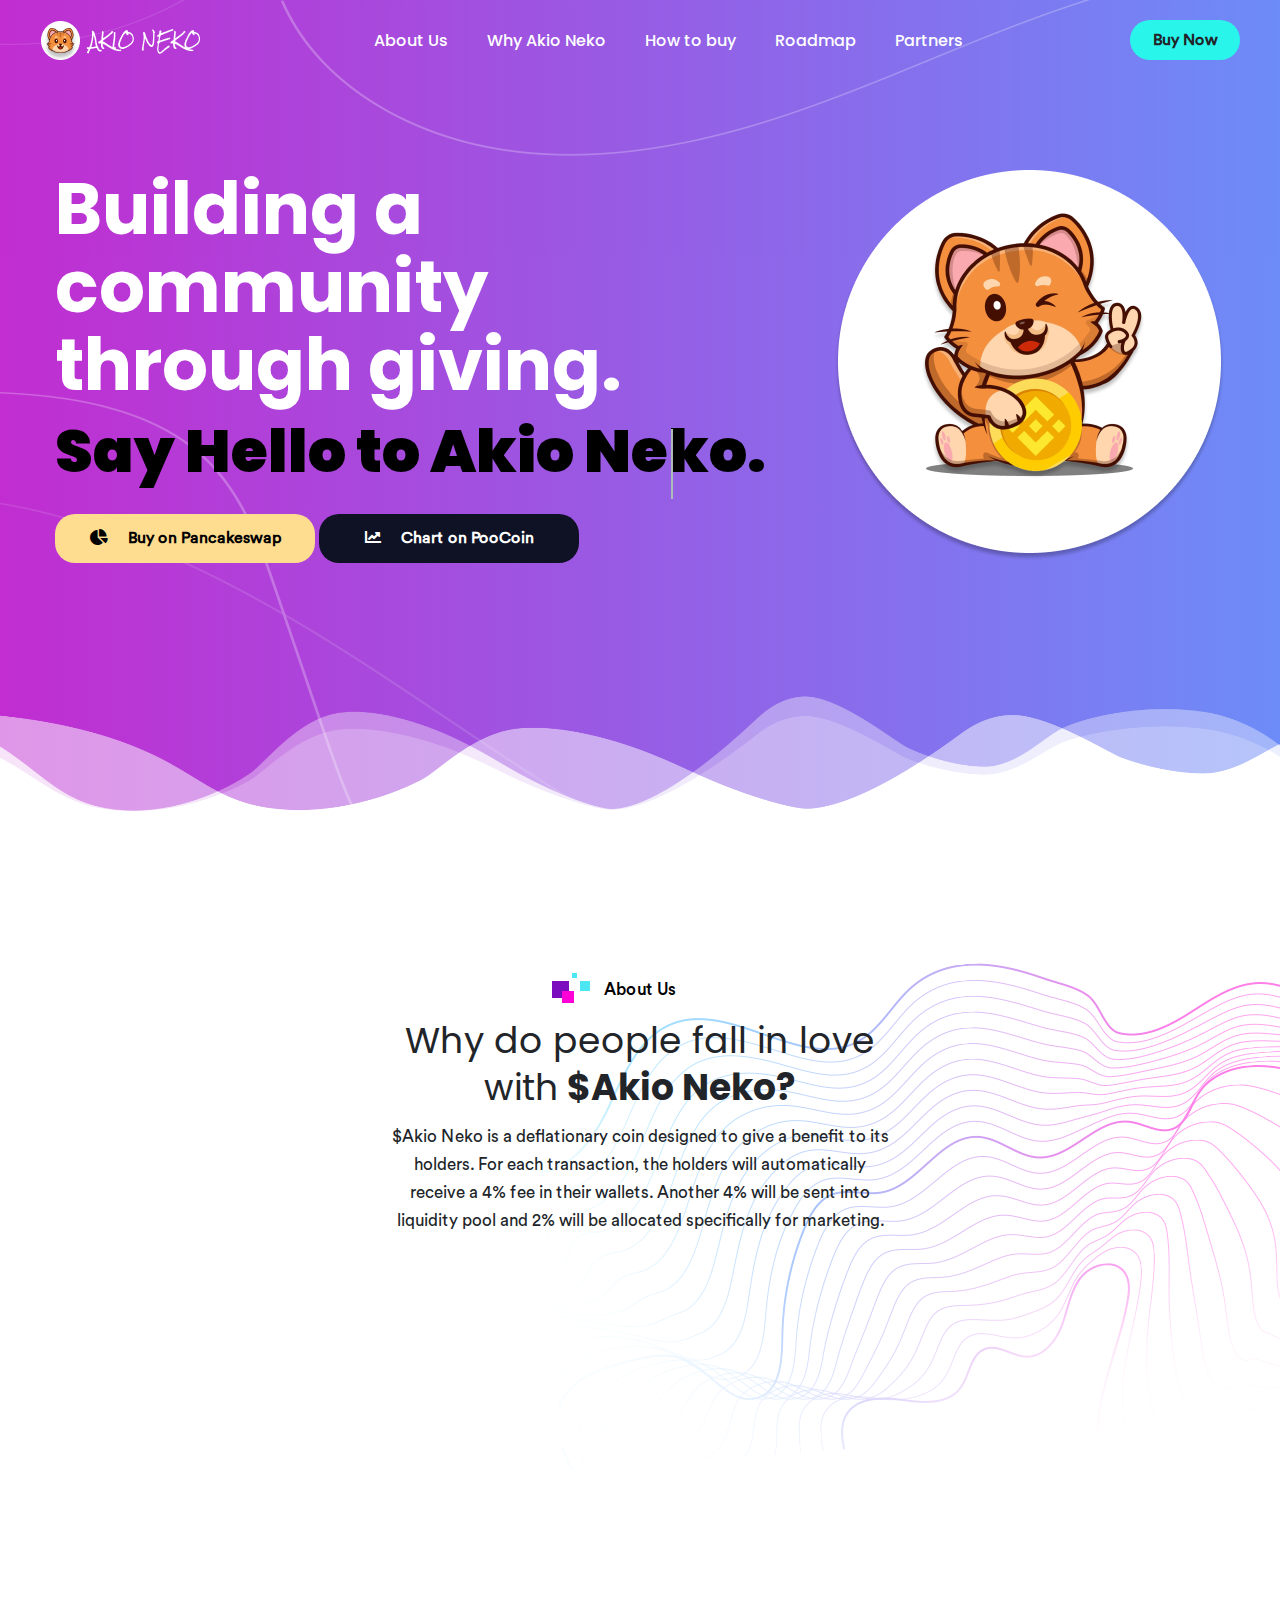
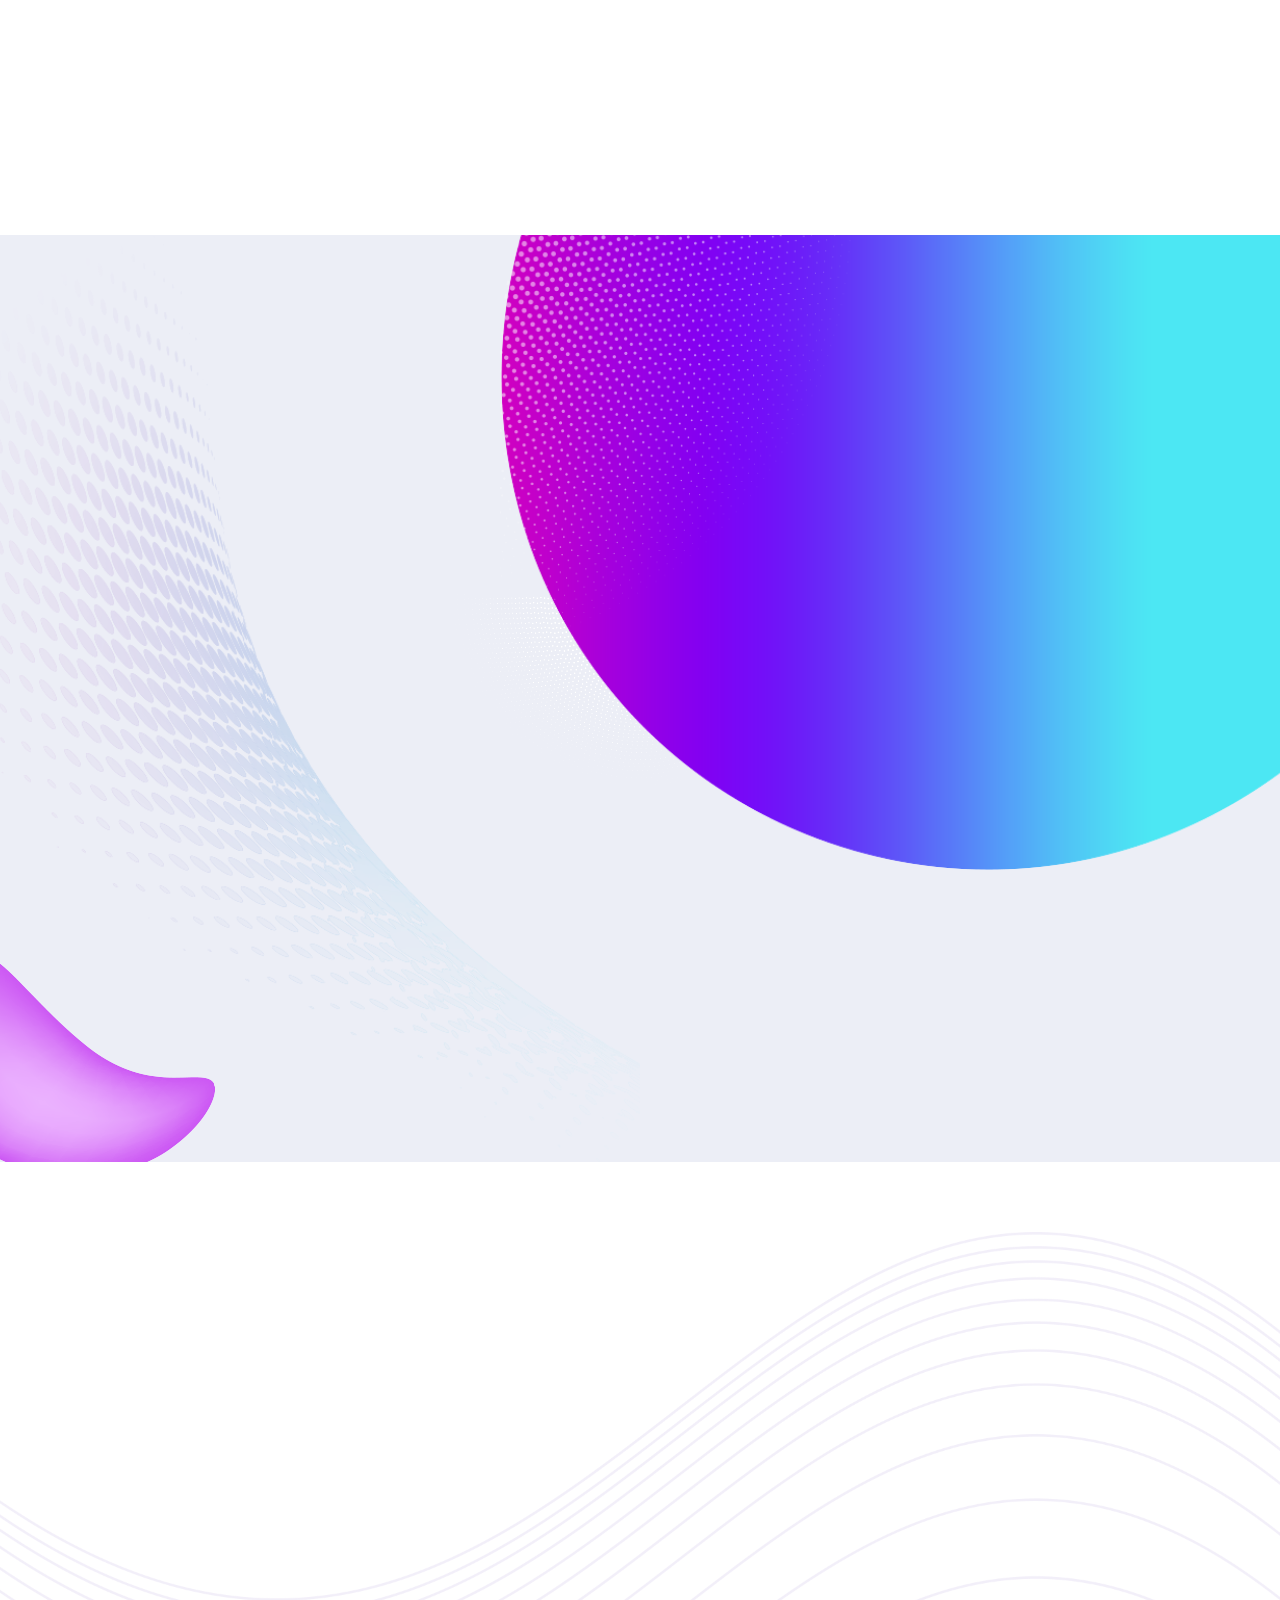
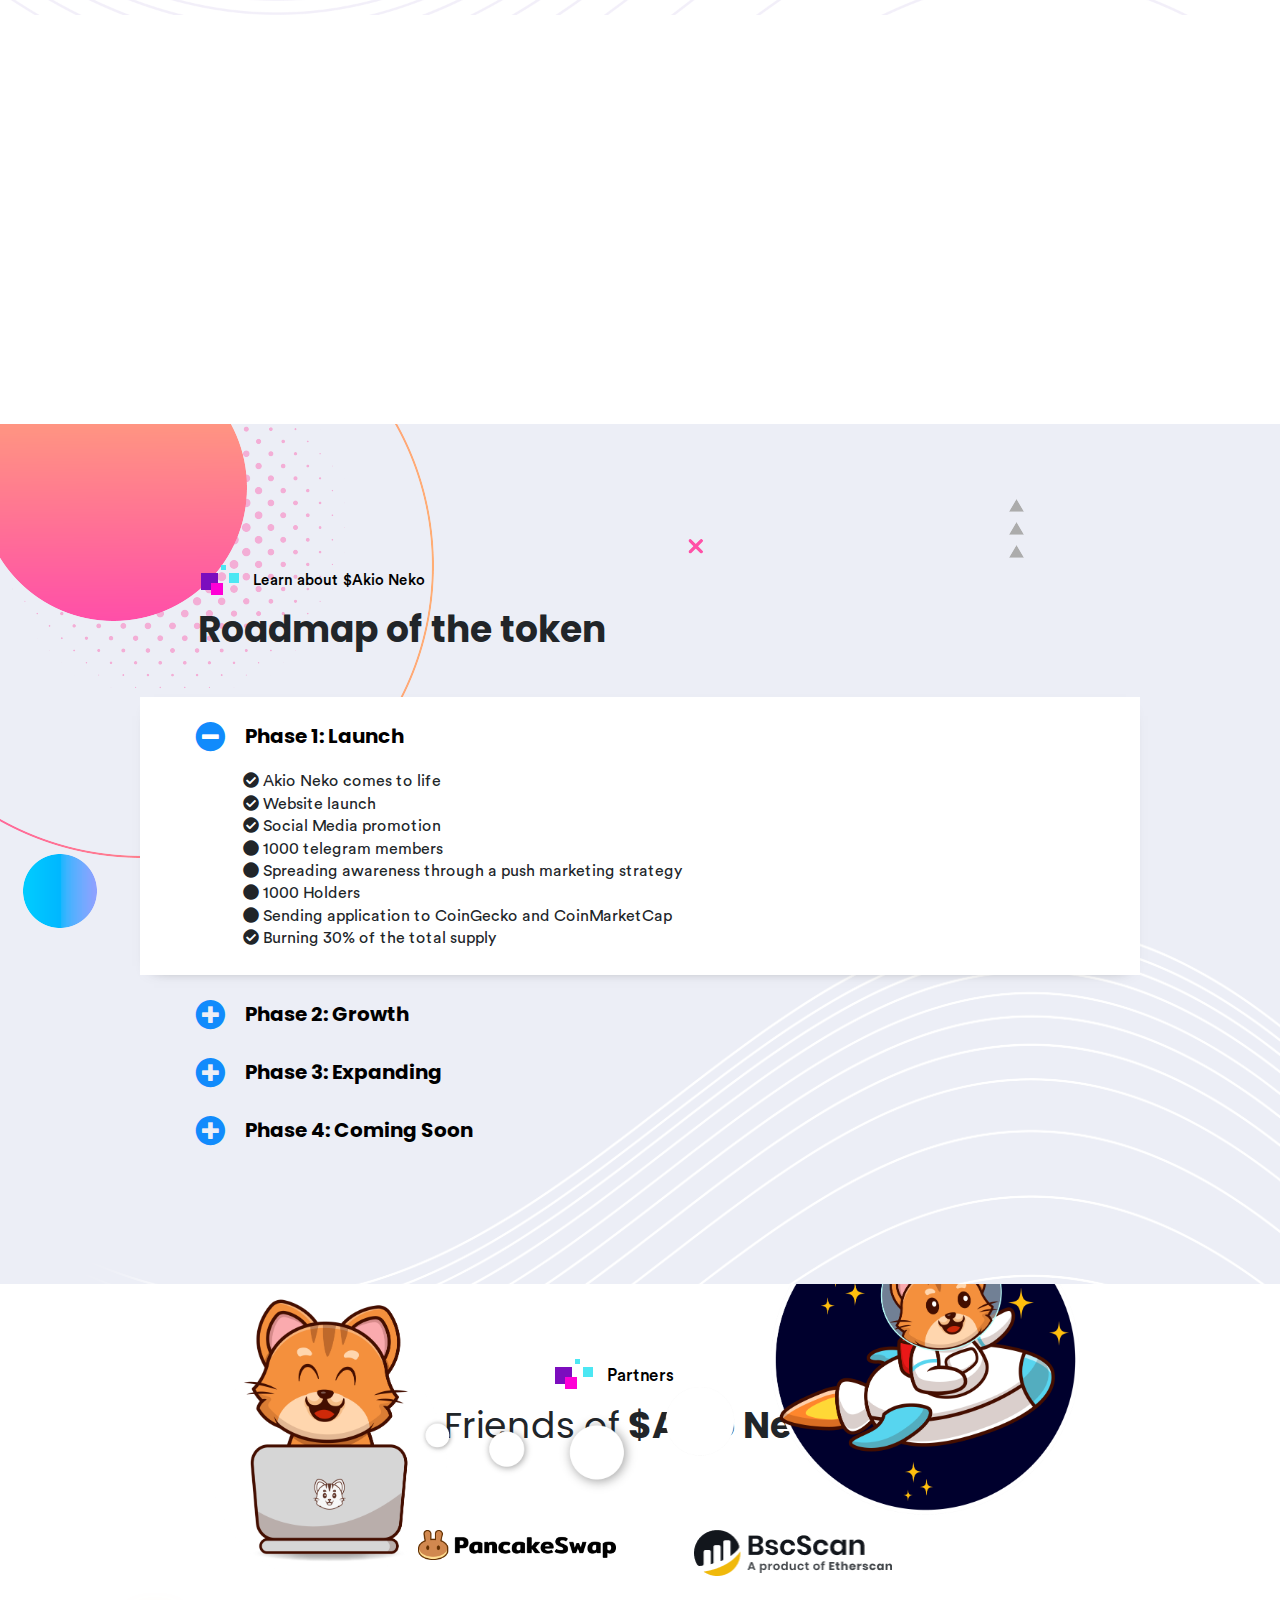
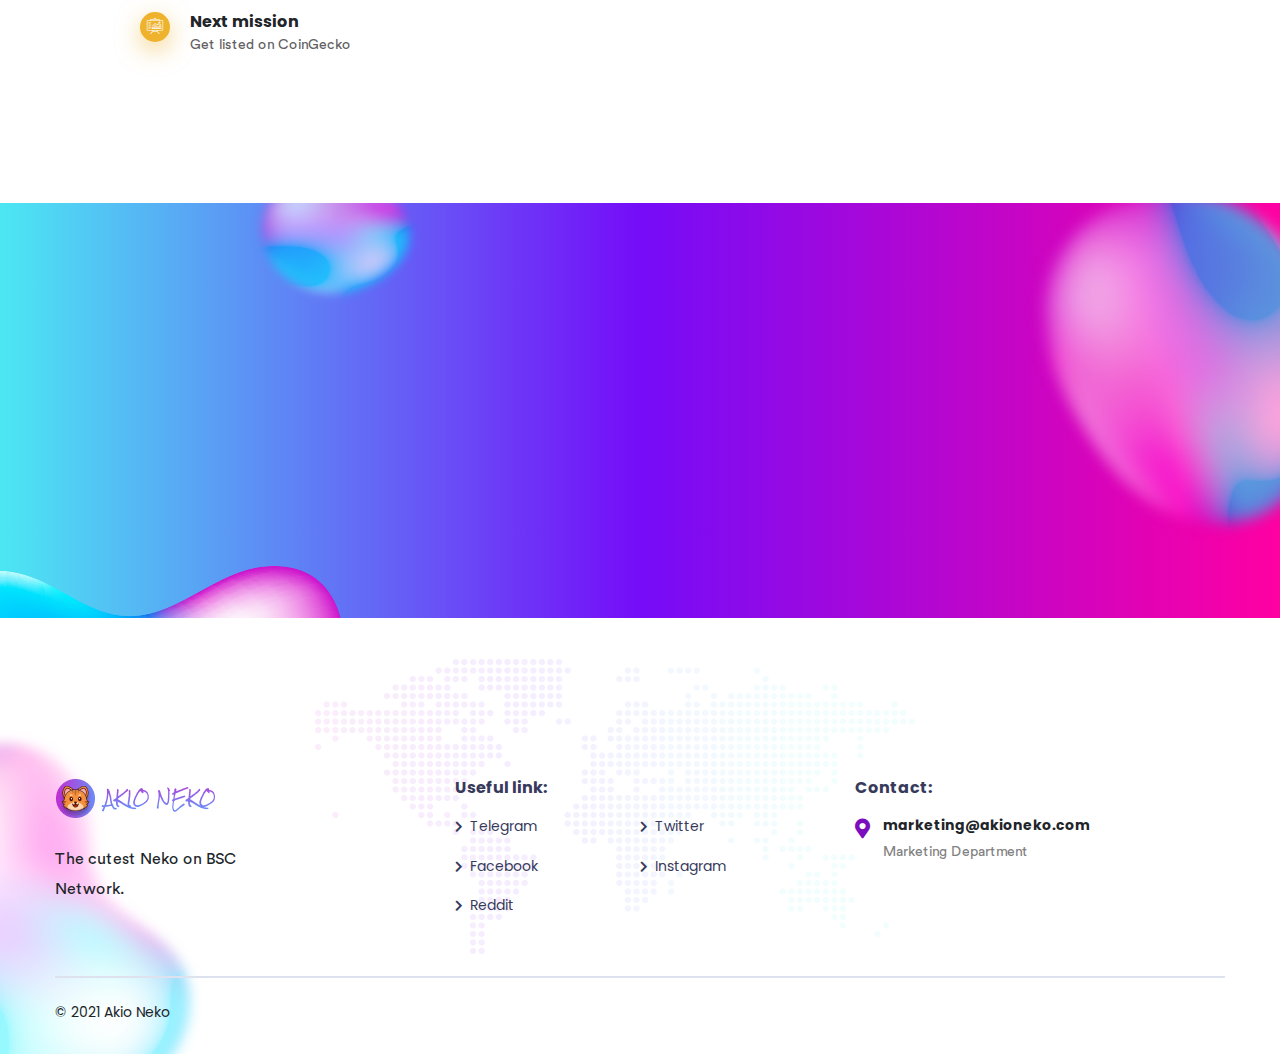
==== commit 49423ae7: "update holders" ====
--- a/index.html
+++ b/index.html
@@ -142,7 +142,7 @@
                             </div>
                             <div class="feature-text8 appeight-headline pera-content">
                                 <h3>Holders</h3>
-                                <p>We have more than 58 holders with USD8,452 marketcap. 4% of each transaction is redistributed to token holders.</p>
+                                <p>We have more than 68 holders with USD10,204 marketcap. 4% of each transaction is redistributed to token holders.</p>
                             </div>
                             <div class="ei-feature-more">
                                 <a target="_blank" href="https://bscscan.com/token/0xDE3E537B2661bB47a3f928800B1C12acD4bb50B6#balances"><i class="fas fa-search"></i></a>
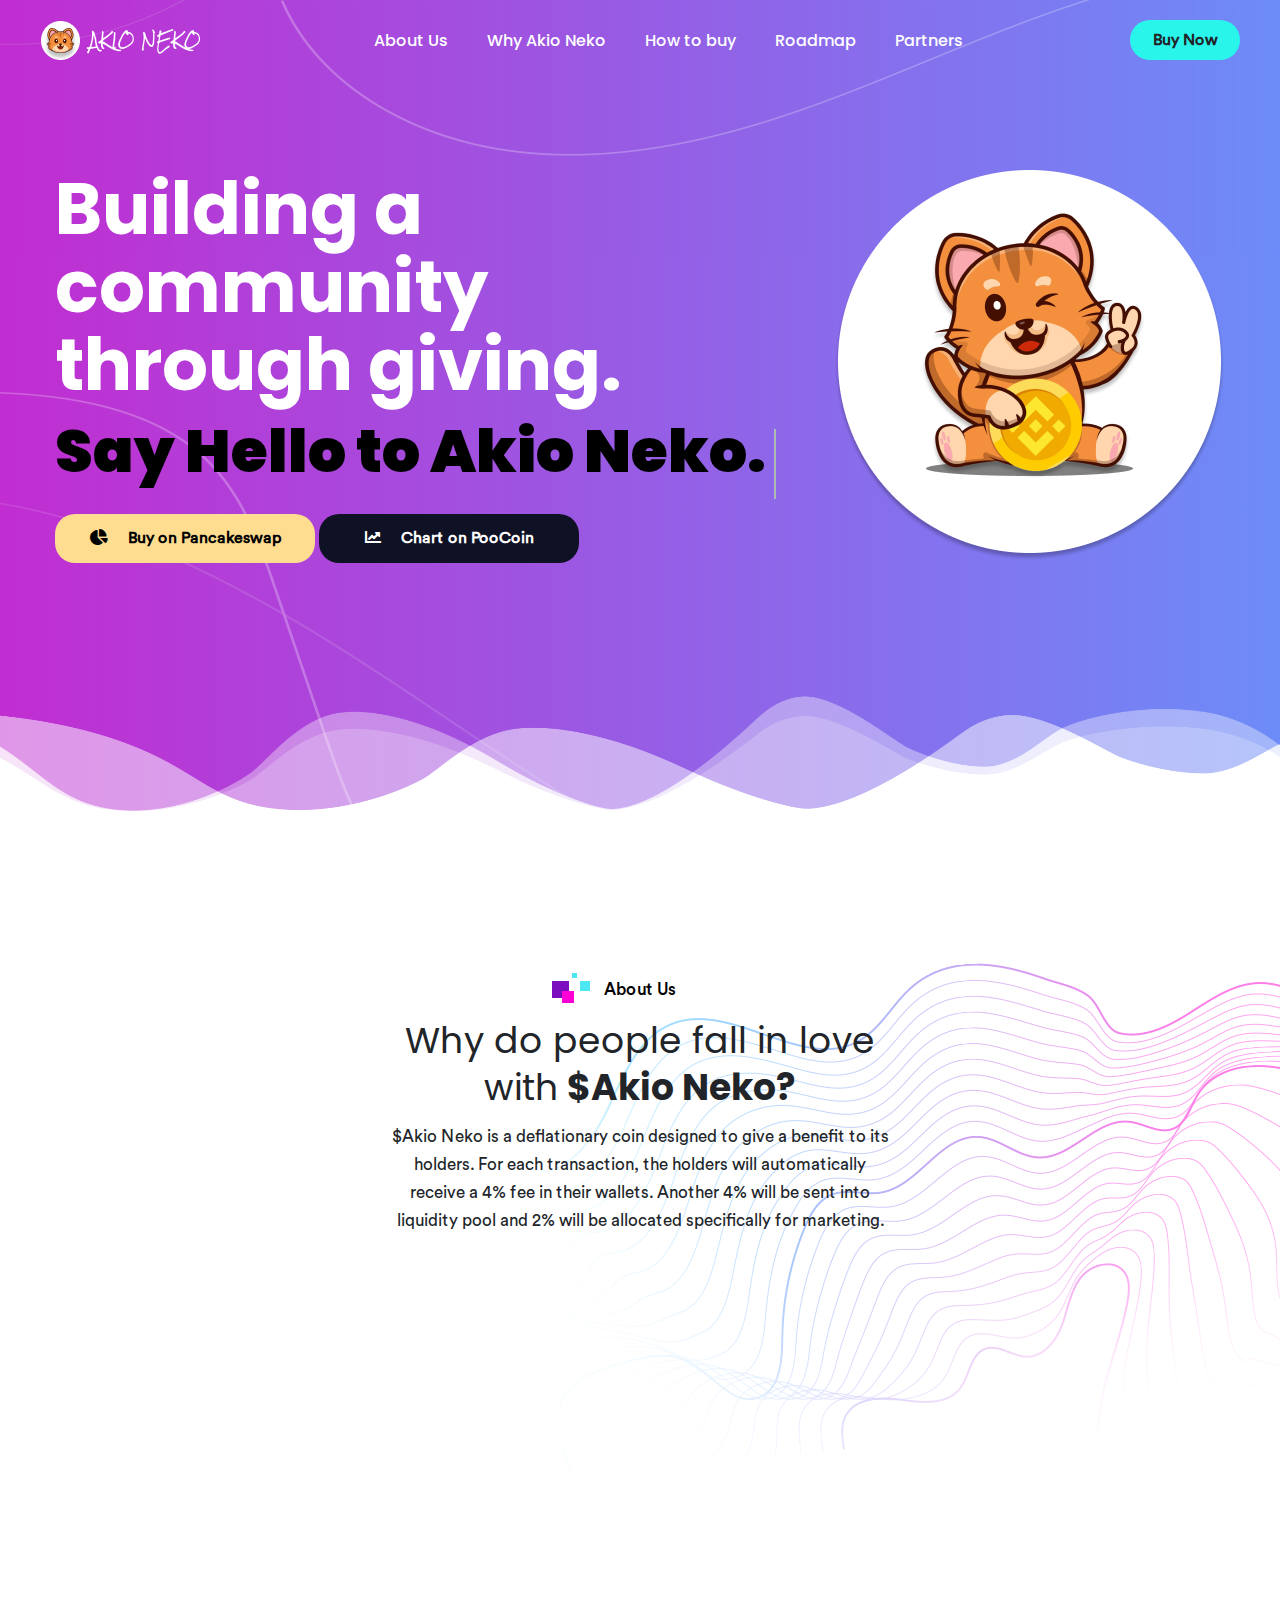
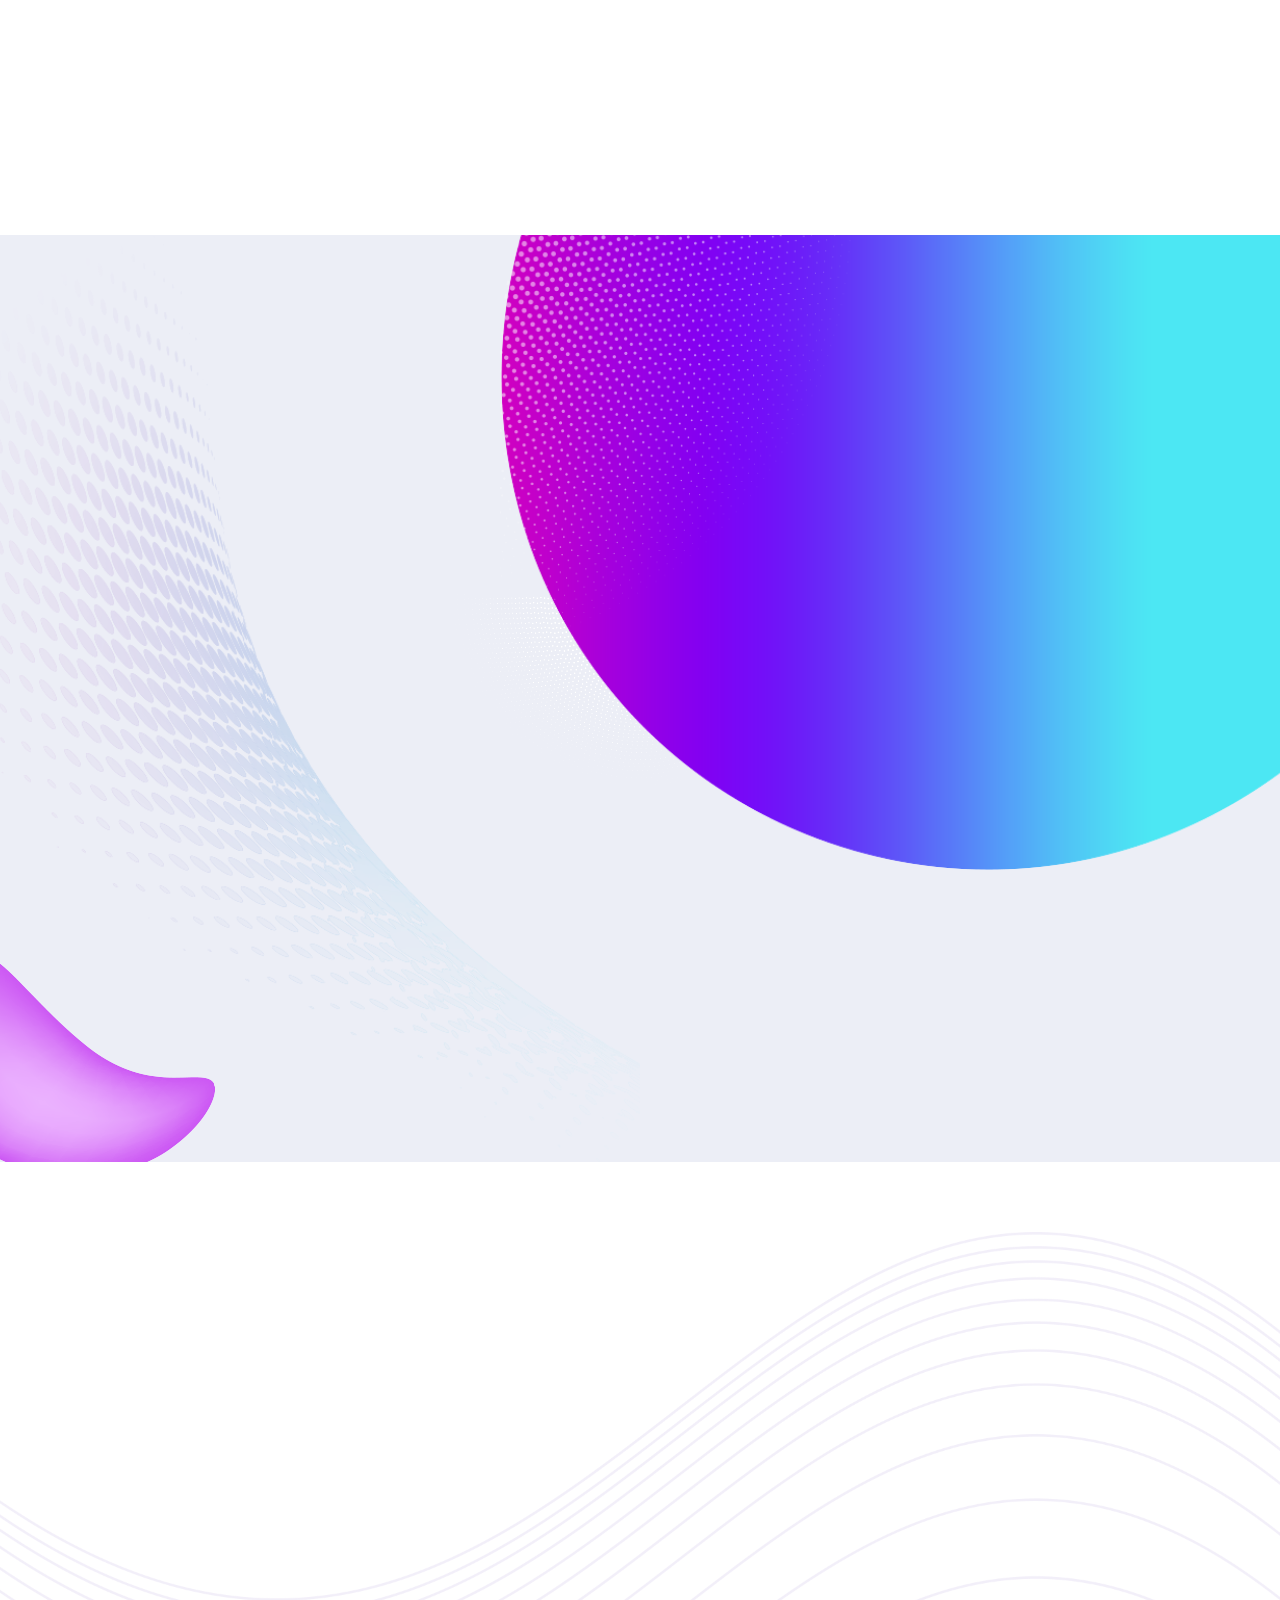
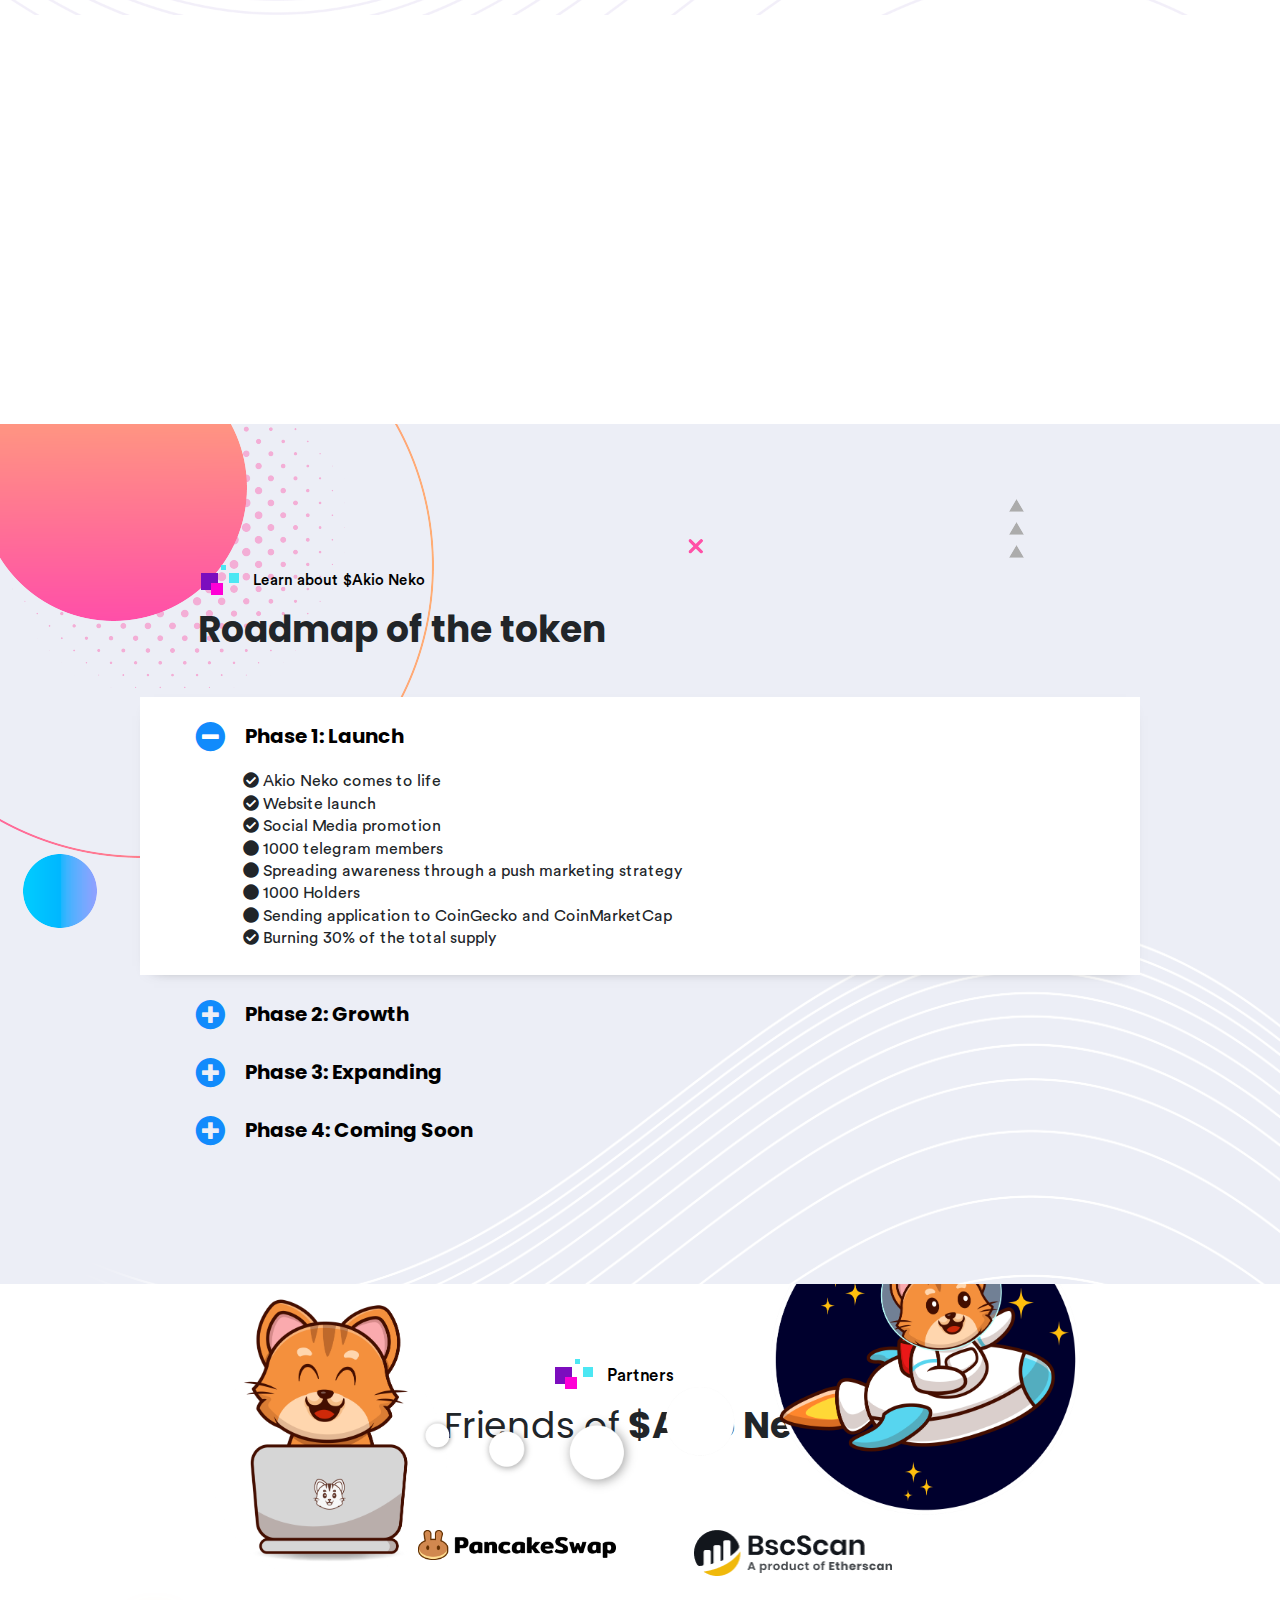
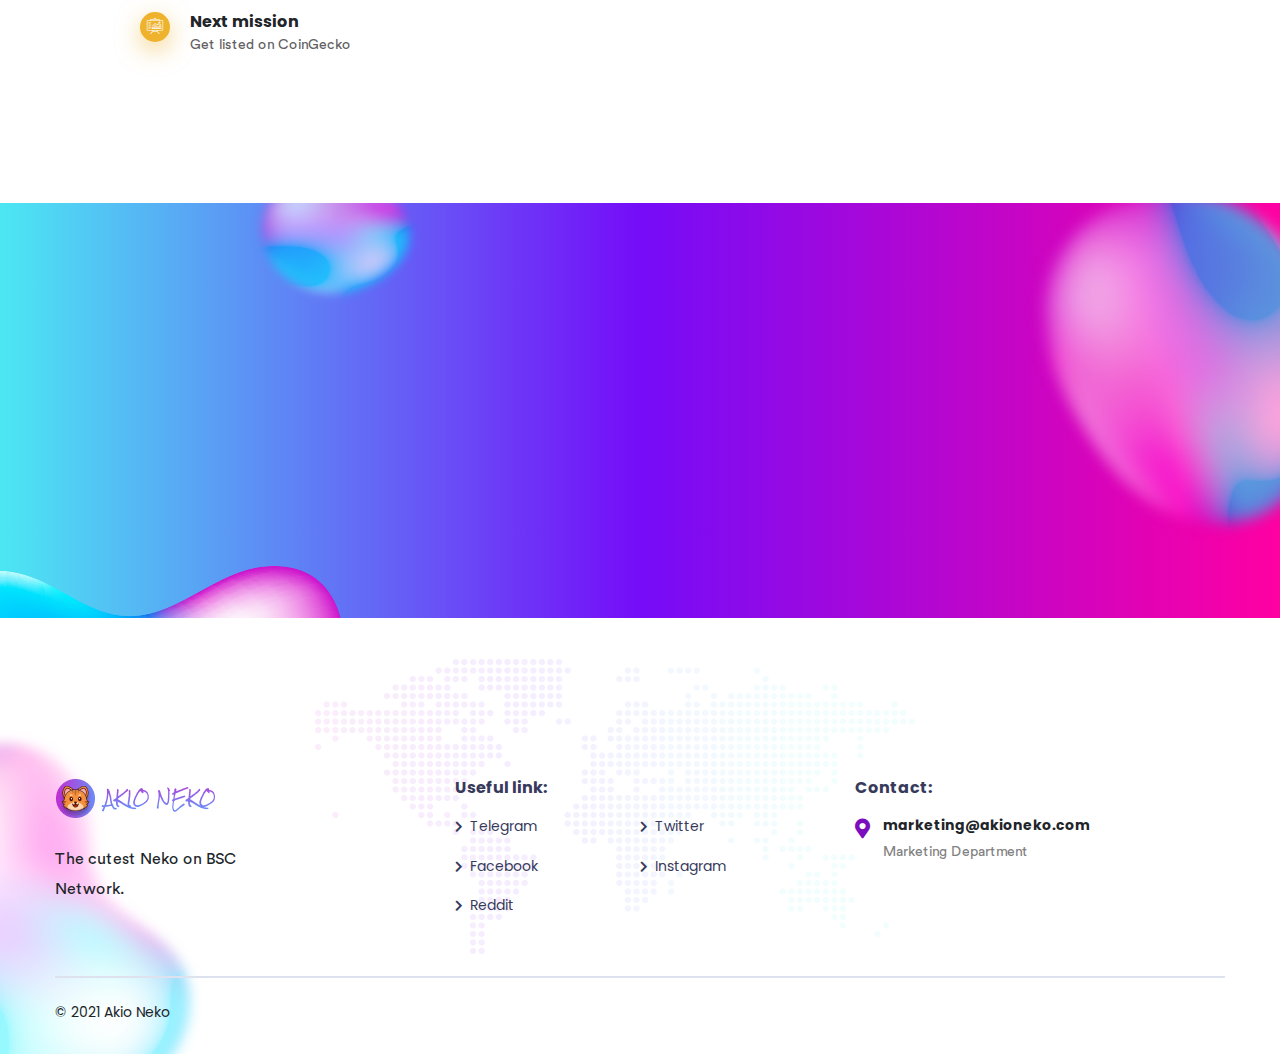
==== commit c2f411f8: "update 0.7.4: Update google tag" ====
--- a/index.html
+++ b/index.html
@@ -35,6 +35,16 @@
     <link rel="stylesheet" href="assets/css/flaticon2.css">
     <link rel="stylesheet" href="assets/css/style.css">
     <link rel="stylesheet" href="assets/css/custom.css">
+    <script>
+        window.dataLayer = window.dataLayer || [];
+
+        function gtag() {
+            dataLayer.push(arguments);
+        }
+        gtag('js', new Date());
+
+        gtag('config', 'G-EDJEPQYT1E');
+    </script>
 </head>
 
 <body class="app-eight-home" data-spy="scroll" data-target=".navigation-eight" data-offset="50">
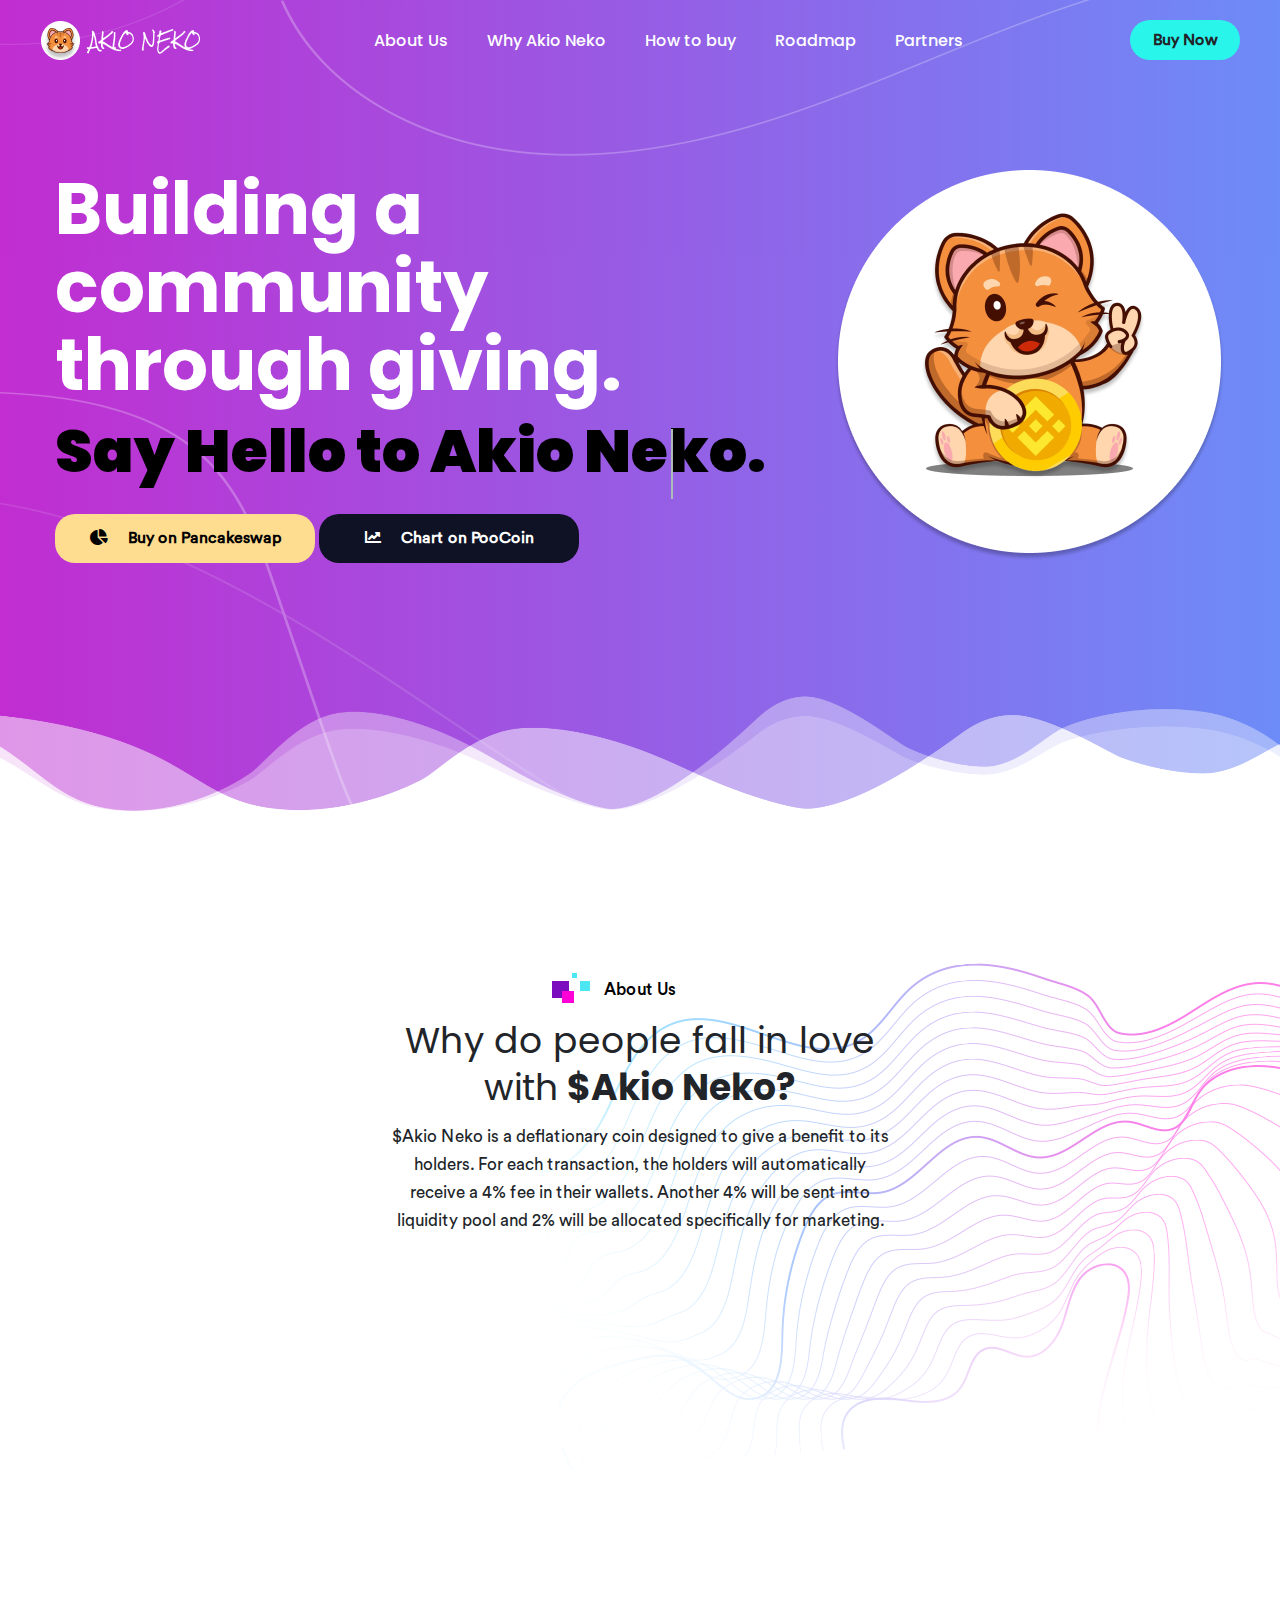
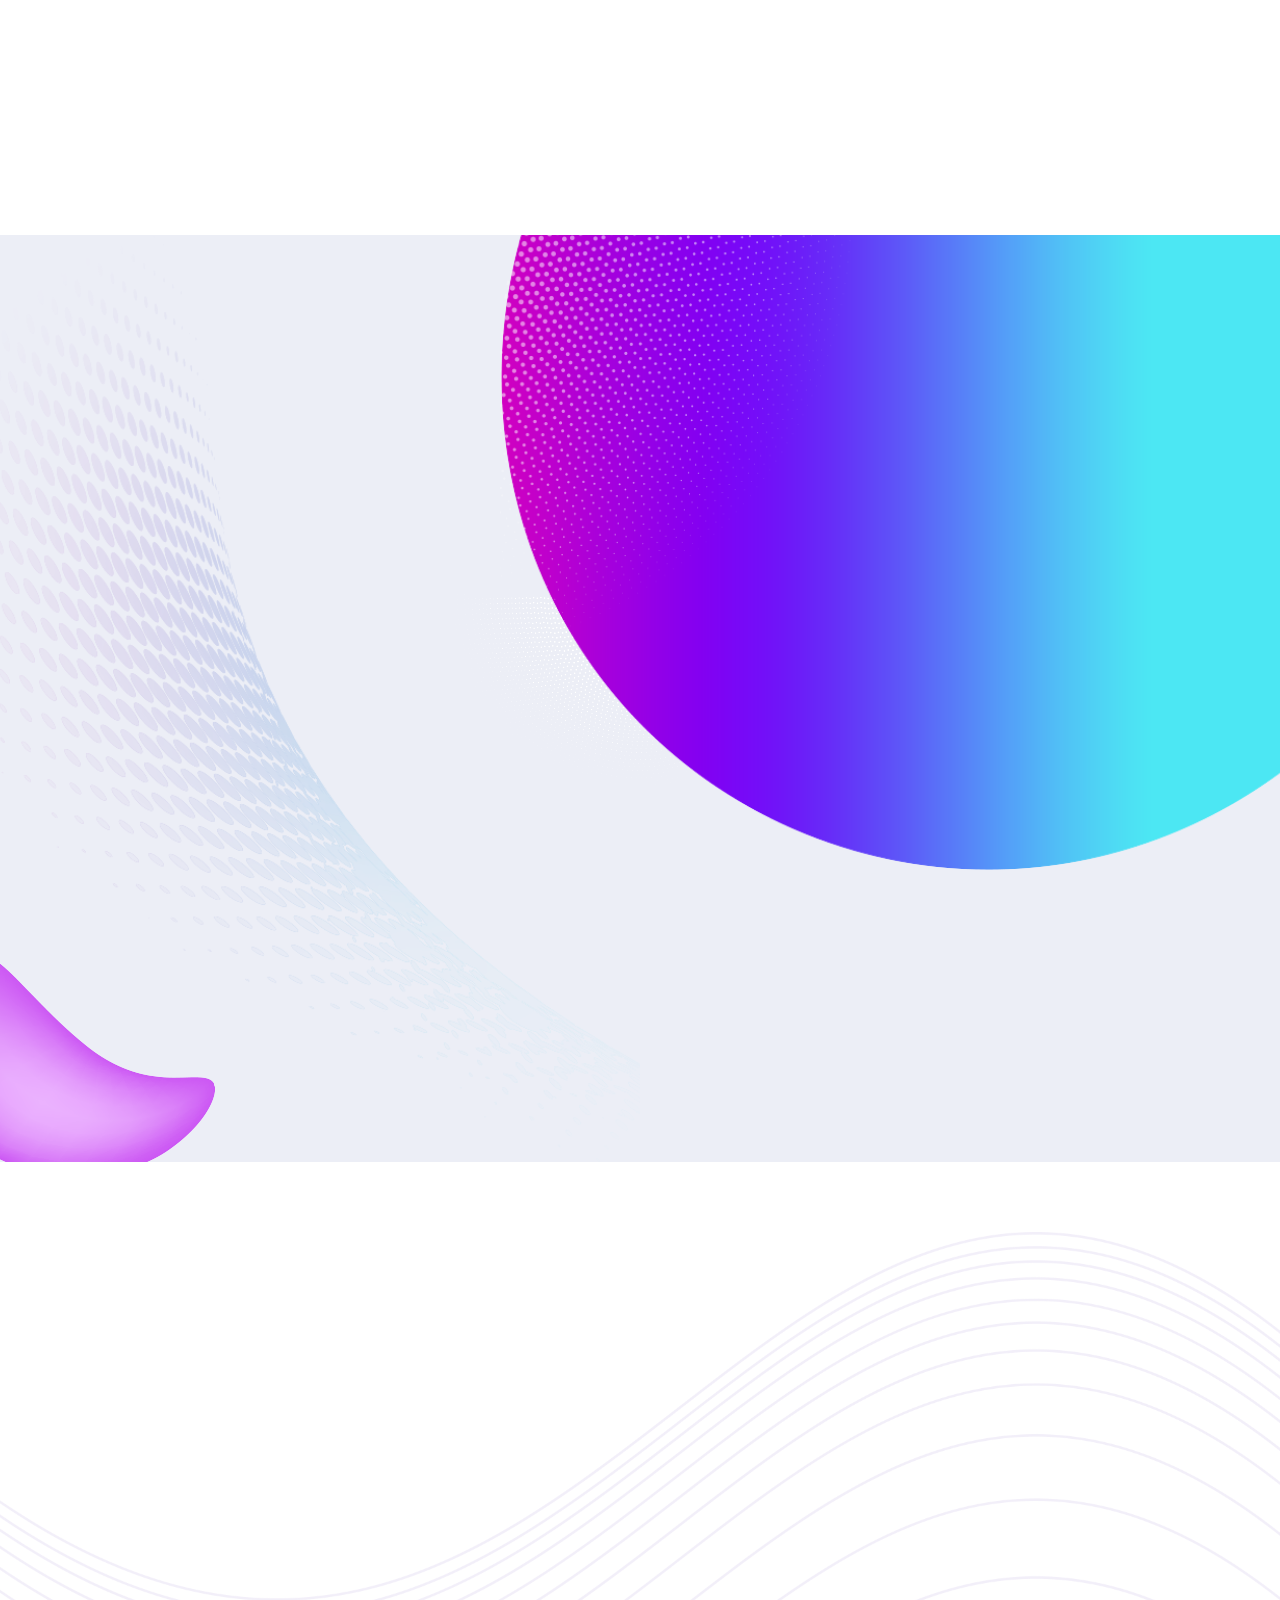
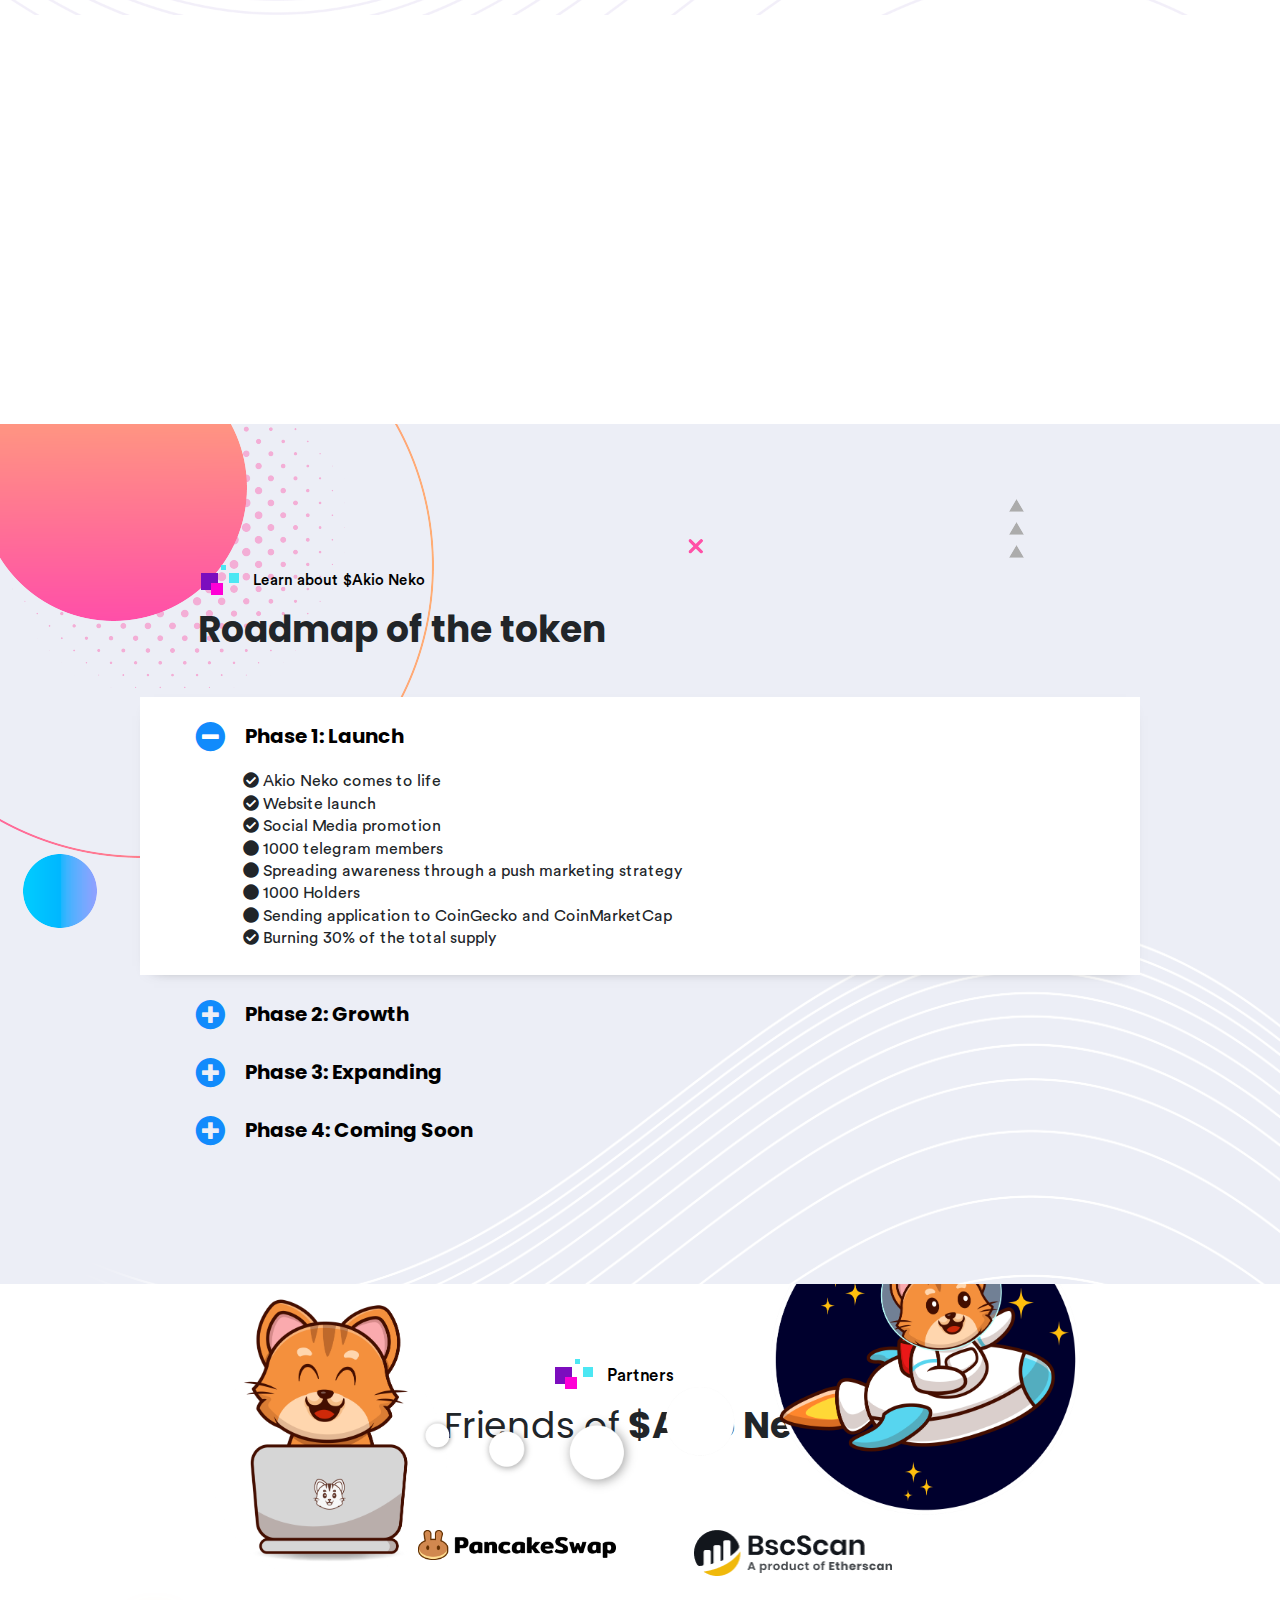
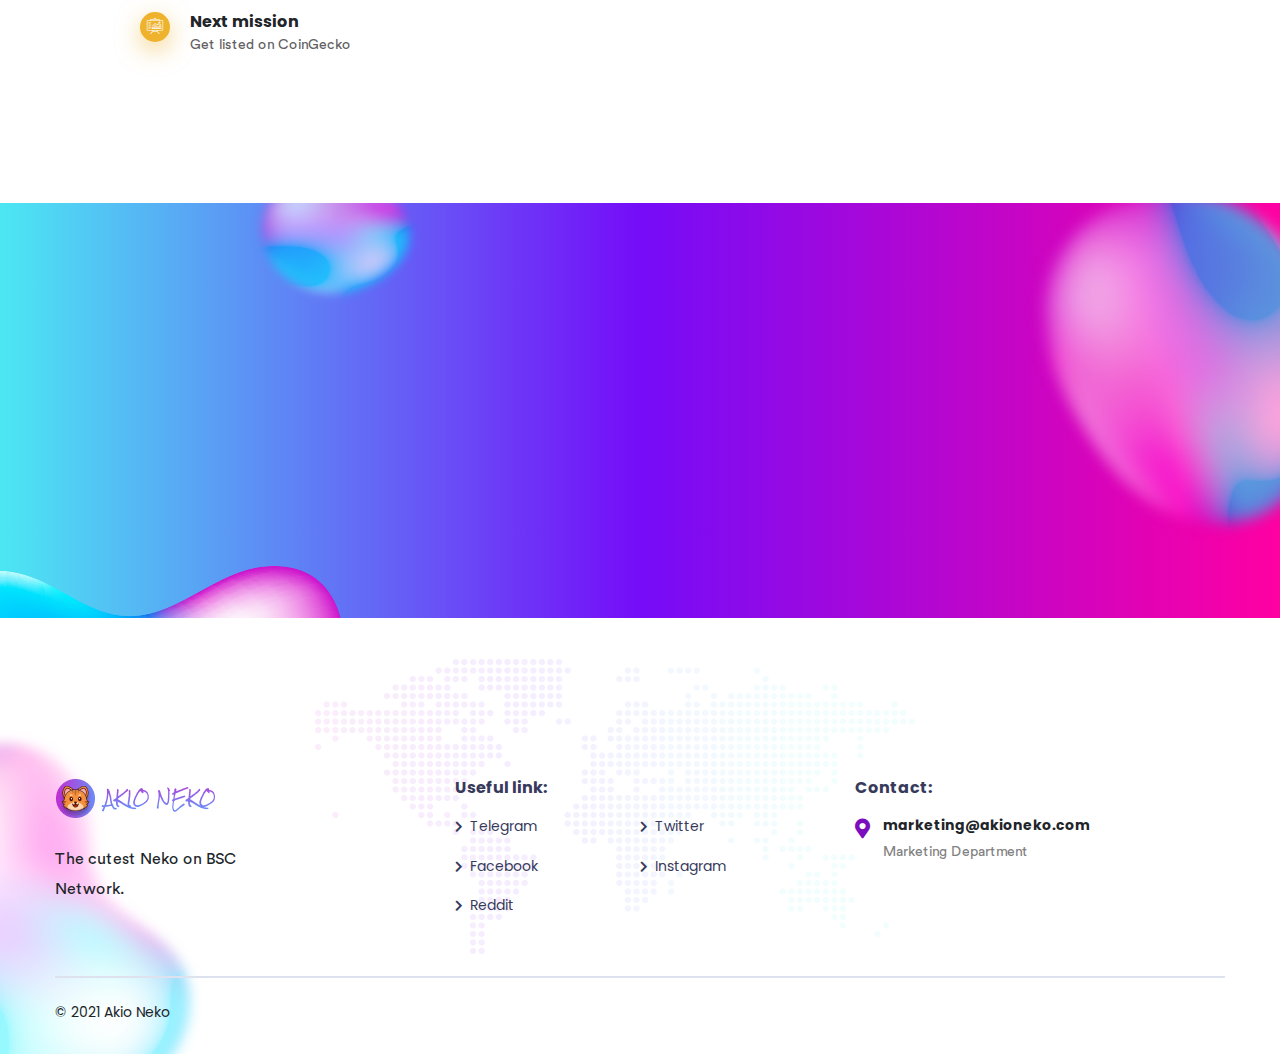
==== commit 5d3dfb62: "update 0.7.5: Update meta image" ====
--- a/index.html
+++ b/index.html
@@ -7,17 +7,17 @@
     <!-- Metatag -->
     <meta name="viewport" content="width=device-width, initial-scale=1">
     <meta name="description" content="We love BSC and kittens. That’s why we combined those interests and formed the Akio Neko community. ">
-    <meta name="keywords" content="Akio neko, kitten, deflationary token, cryptocurrency, neko, cat">
+    <meta name="keywords" content="Akio neko, kitten, deflationary token, cryptocurrency, neko, cat, Akio Neko BSC">
     <meta name="author" content="Akio Neko">
     <meta name="viewport" content="width=device-width, initial-scale=1.0">
 
     <meta property="og:title" content="We're not Inu, we're Neko. Akio Neko.">
     <meta property="og:description" content="We love BSC and kittens. That’s why we combined those interests and formed the Akio Neko community. ">
-    <meta property="og:image" content="http://euro-travel-example.com/thumbnail.jpg">
+    <meta property="og:image" content="https://akioneko.com/assets/img/cuteme/metaimage.png">
 
     <meta name="twitter:title" content="We're not Inu, we're Neko. Akio Neko.">
     <meta name="twitter:description" content="We love BSC and kittens. That’s why we combined those interests and formed the Akio Neko community.">
-    <meta name="twitter:image" content=" http://euro-travel-example.com/thumbnail.jpg">
+    <meta name="twitter:image" content=" https://akioneko.com/assets/img/cuteme/metaimage.png">
     <meta name="twitter:card" content="summary_large_image">
 
     <link rel="shortcut icon" href="assets/img/meta/favicon.ico" type="image/x-icon">
